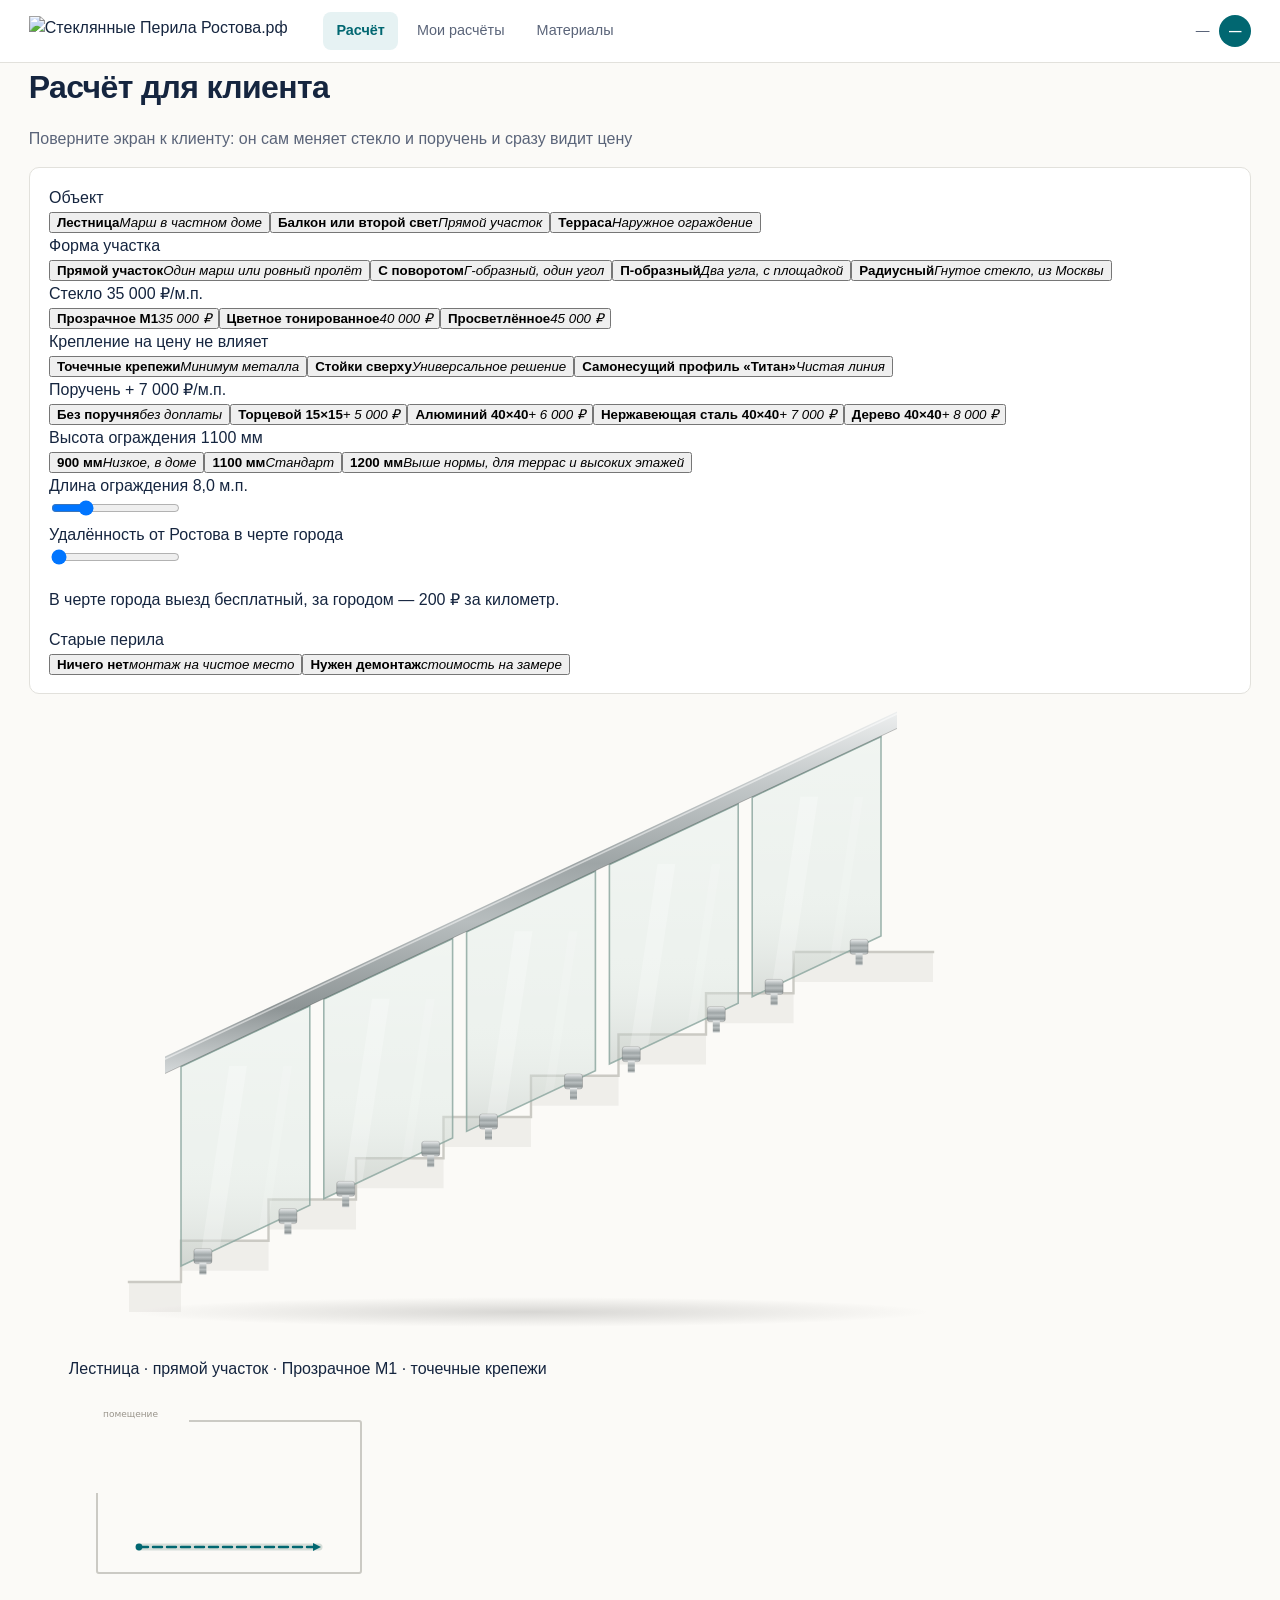
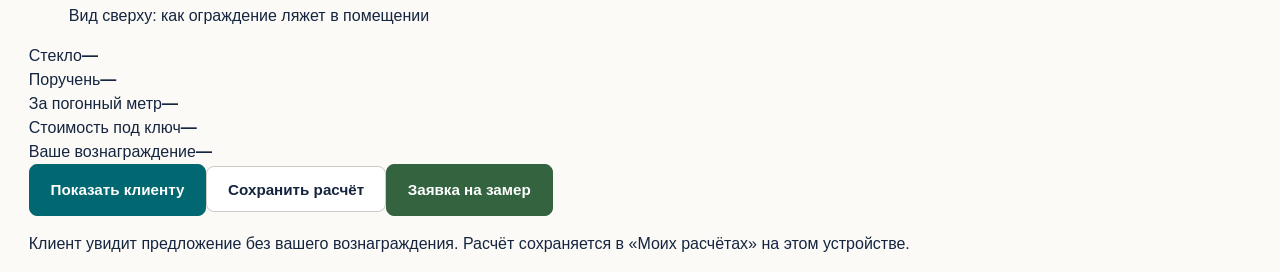
==== index.html @ 308d3583 "Партнёрский кабинет: конфигуратор, предложение клиенту, мои расчёты" ====
<!DOCTYPE html><html lang="ru"><head><meta charset="utf-8"><meta name="viewport" content="width=device-width, initial-scale=1"><meta name="robots" content="noindex, nofollow"><title>Расчёт для клиента · партнёрский кабинет</title><link rel="stylesheet" href="/steklo-perila-partnerfonts.css"><link rel="icon" href="/steklo-perila-partnerfavicon.svg" type="image/svg+xml"><style>:root{--bg:#fbfaf7;--surface:#f0efec;--line:#e2e1dc;--line-strong:#cbcac4;--ink:#15253f;--ink-2:#33415b;--muted:#5a6479;--accent:#016771;--accent-hover:#005056;--accent-soft:#0e9ba5;--accent-wash:#e6f2f3;--wine:#8e0c39;--deep:#15253f;--radius:2px;--radius-btn:8px;--font-display:"Manrope",-apple-system,BlinkMacSystemFont,"Segoe UI",sans-serif;--font-text:"Inter",-apple-system,BlinkMacSystemFont,"Segoe UI",sans-serif;--ease:cubic-bezier(.22,.61,.36,1);--rl-struct:var(--line-strong);--rl-glass:#d9e4e0;--rl-edge:#8fa9a2;--rl-alpha:.42;--rl-rail:#b9bdbe}*{box-sizing:border-box}body{background:var(--bg);color:var(--ink);font-family:var(--font-text);-webkit-text-size-adjust:100%;margin:0;font-size:16px;line-height:1.5}h1,h2,h3{font-family:var(--font-display);letter-spacing:-.02em;margin:0;font-weight:700}a{color:inherit}.wrap{max-width:1320px;margin:0 auto;padding:0 clamp(1rem,3vw,1.8rem)}.topbar{border-bottom:1px solid var(--line);z-index:20;background:#fff;position:sticky;top:0}.topbar__in{align-items:center;gap:1.2rem;height:62px;display:flex}.topbar img{width:auto;height:30px}.nav{gap:.3rem;margin-left:1rem;display:flex}.nav a{color:var(--muted);border-radius:var(--radius-btn);transition:background .2s var(--ease),color .2s var(--ease);padding:.5rem .85rem;font-size:.9rem;text-decoration:none}.nav a:hover{background:var(--surface)}.nav a[aria-current=page]{background:var(--accent-wash);color:var(--accent);font-weight:600}.who{color:var(--muted);align-items:center;gap:.6rem;margin-left:auto;font-size:.86rem;display:flex}.ava{background:var(--accent);color:#fff;width:32px;height:32px;font-family:var(--font-display);border-radius:50%;place-items:center;font-size:.78rem;font-weight:700;display:grid}.btn{border-radius:var(--radius-btn);border:1px solid var(--accent);background:var(--accent);color:#fff;font-family:var(--font-display);cursor:pointer;transition:background .25s var(--ease);justify-content:center;align-items:center;gap:.5rem;padding:.85rem 1.3rem;font-size:.95rem;font-weight:600;text-decoration:none;display:inline-flex}.btn:hover{background:var(--accent-hover);border-color:var(--accent-hover)}.btn--g{color:var(--ink);border-color:var(--line-strong);background:#fff}.btn--g:hover{background:var(--surface);border-color:var(--line-strong)}.btn--wa{background:#33643f;border-color:#33643f}.btn--wa:hover{background:#2a5334;border-color:#2a5334}.card{border:1px solid var(--line);background:#fff;border-radius:10px;padding:1.1rem 1.2rem}.muted{color:var(--muted)}.num{font-variant-numeric:tabular-nums}@media print{.topbar,.noprint{display:none!important}body{background:#fff}}
</style><link rel="stylesheet" href="/steklo-perila-partner/_astro/index.DVRAi0s8.css"></head><body><header class="topbar" data-astro-cid-lcdefpme><div class="wrap topbar__in" data-astro-cid-lcdefpme><img src="/steklo-perila-partnerbrand/logo-horizontal.svg" alt="Стеклянные Перила Ростова.рф" data-astro-cid-lcdefpme><nav class="nav" data-astro-cid-lcdefpme><a href="/steklo-perila-partner" aria-current="page" data-astro-cid-lcdefpme>Расчёт</a><a href="/steklo-perila-partnersaved" data-keep data-astro-cid-lcdefpme>Мои расчёты</a><a href="/steklo-perila-partnermaterials" data-keep data-astro-cid-lcdefpme>Материалы</a></nav><div class="who" data-astro-cid-lcdefpme><span data-partner-name data-astro-cid-lcdefpme>—</span><span class="ava" data-partner-ava data-astro-cid-lcdefpme>—</span></div></div></header><main class="wrap page" data-astro-cid-lcdefpme><div class="head" data-astro-cid-lcdefpme><h1 data-astro-cid-lcdefpme>Расчёт для клиента</h1><p class="muted" data-astro-cid-lcdefpme>Поверните экран к клиенту: он сам меняет стекло и поручень и сразу видит цену</p></div><div class="grid" data-astro-cid-lcdefpme><section class="card form" aria-label="Параметры" data-astro-cid-lcdefpme><div class="fld" data-astro-cid-lcdefpme><div class="lbl" data-astro-cid-lcdefpme>Объект</div><div class="opts opts--3" data-group="object" data-astro-cid-lcdefpme><button type="button" class="opt" data-val="stairs" aria-pressed="true" data-astro-cid-lcdefpme><b data-astro-cid-lcdefpme>Лестница</b><i data-astro-cid-lcdefpme>Марш в частном доме</i></button><button type="button" class="opt" data-val="balcony" aria-pressed="false" data-astro-cid-lcdefpme><b data-astro-cid-lcdefpme>Балкон или второй свет</b><i data-astro-cid-lcdefpme>Прямой участок</i></button><button type="button" class="opt" data-val="terrace" aria-pressed="false" data-astro-cid-lcdefpme><b data-astro-cid-lcdefpme>Терраса</b><i data-astro-cid-lcdefpme>Наружное ограждение</i></button></div></div><div class="fld" data-astro-cid-lcdefpme><div class="lbl" data-astro-cid-lcdefpme>Форма участка</div><div class="opts opts--2" data-group="shape" data-astro-cid-lcdefpme><button type="button" class="opt" data-val="line" aria-pressed="true" data-astro-cid-lcdefpme><b data-astro-cid-lcdefpme>Прямой участок</b><i data-astro-cid-lcdefpme>Один марш или ровный пролёт</i></button><button type="button" class="opt" data-val="corner" aria-pressed="false" data-astro-cid-lcdefpme><b data-astro-cid-lcdefpme>С поворотом</b><i data-astro-cid-lcdefpme>Г-образный, один угол</i></button><button type="button" class="opt" data-val="u" aria-pressed="false" data-astro-cid-lcdefpme><b data-astro-cid-lcdefpme>П-образный</b><i data-astro-cid-lcdefpme>Два угла, с площадкой</i></button><button type="button" class="opt" data-val="radius" aria-pressed="false" data-astro-cid-lcdefpme><b data-astro-cid-lcdefpme>Радиусный</b><i data-astro-cid-lcdefpme>Гнутое стекло, из Москвы</i></button></div></div><div class="fld" data-astro-cid-lcdefpme><div class="lbl" data-astro-cid-lcdefpme>Стекло <span data-lbl-glass data-astro-cid-lcdefpme>35 000 ₽/м.п.</span></div><div class="opts opts--3" data-group="glass" data-astro-cid-lcdefpme><button type="button" class="opt" data-val="clear" aria-pressed="true" data-astro-cid-lcdefpme><span class="sw" style="background:#D9E4E0;border-color:#8FA9A2" data-astro-cid-lcdefpme></span><b data-astro-cid-lcdefpme>Прозрачное М1</b><i class="num" data-astro-cid-lcdefpme>35 000 ₽</i></button><button type="button" class="opt" data-val="tinted" aria-pressed="false" data-astro-cid-lcdefpme><span class="sw" style="background:#C4A480;border-color:#7A5B3C" data-astro-cid-lcdefpme></span><b data-astro-cid-lcdefpme>Цветное тонированное</b><i class="num" data-astro-cid-lcdefpme>40 000 ₽</i></button><button type="button" class="opt" data-val="ultra" aria-pressed="false" data-astro-cid-lcdefpme><span class="sw" style="background:#E6EFEC;border-color:#A9BDB7" data-astro-cid-lcdefpme></span><b data-astro-cid-lcdefpme>Просветлённое</b><i class="num" data-astro-cid-lcdefpme>45 000 ₽</i></button></div></div><div class="fld" data-astro-cid-lcdefpme><div class="lbl" data-astro-cid-lcdefpme>Крепление <span class="tag" data-astro-cid-lcdefpme>на цену не влияет</span></div><div class="opts opts--3" data-group="mount" data-astro-cid-lcdefpme><button type="button" class="opt" data-val="point" aria-pressed="true" data-astro-cid-lcdefpme><b data-astro-cid-lcdefpme>Точечные крепежи</b><i data-astro-cid-lcdefpme>Минимум металла</i></button><button type="button" class="opt" data-val="posts" aria-pressed="false" data-astro-cid-lcdefpme><b data-astro-cid-lcdefpme>Стойки сверху</b><i data-astro-cid-lcdefpme>Универсальное решение</i></button><button type="button" class="opt" data-val="channel" aria-pressed="false" data-astro-cid-lcdefpme><b data-astro-cid-lcdefpme>Самонесущий профиль «Титан»</b><i data-astro-cid-lcdefpme>Чистая линия</i></button></div></div><div class="fld" data-astro-cid-lcdefpme><div class="lbl" data-astro-cid-lcdefpme>Поручень <span data-lbl-rail data-astro-cid-lcdefpme>+ 7 000 ₽/м.п.</span></div><div class="opts opts--3" data-group="handrail" data-astro-cid-lcdefpme><button type="button" class="opt" data-val="none" aria-pressed="false" data-astro-cid-lcdefpme><b data-astro-cid-lcdefpme>Без поручня</b><i class="num" data-astro-cid-lcdefpme>без доплаты</i></button><button type="button" class="opt" data-val="flat15" aria-pressed="false" data-astro-cid-lcdefpme><span class="sw" style="background:#B9BDBE" data-astro-cid-lcdefpme></span><b data-astro-cid-lcdefpme>Торцевой 15×15</b><i class="num" data-astro-cid-lcdefpme>+ 5 000 ₽</i></button><button type="button" class="opt" data-val="alu40" aria-pressed="false" data-astro-cid-lcdefpme><span class="sw" style="background:#6E6E6B" data-astro-cid-lcdefpme></span><b data-astro-cid-lcdefpme>Алюминий 40×40</b><i class="num" data-astro-cid-lcdefpme>+ 6 000 ₽</i></button><button type="button" class="opt" data-val="inox40" aria-pressed="true" data-astro-cid-lcdefpme><span class="sw" style="background:#B9BDBE" data-astro-cid-lcdefpme></span><b data-astro-cid-lcdefpme>Нержавеющая сталь 40×40</b><i class="num" data-astro-cid-lcdefpme>+ 7 000 ₽</i></button><button type="button" class="opt" data-val="wood40" aria-pressed="false" data-astro-cid-lcdefpme><span class="sw" style="background:#9A6B41" data-astro-cid-lcdefpme></span><b data-astro-cid-lcdefpme>Дерево 40×40</b><i class="num" data-astro-cid-lcdefpme>+ 8 000 ₽</i></button></div></div><div class="fld" data-astro-cid-lcdefpme><div class="lbl" data-astro-cid-lcdefpme>Высота ограждения <span data-lbl-h data-astro-cid-lcdefpme>1100 мм</span></div><div class="opts opts--3" data-group="height" data-astro-cid-lcdefpme><button type="button" class="opt" data-val="h900" aria-pressed="false" data-astro-cid-lcdefpme><b data-astro-cid-lcdefpme>900 мм</b><i data-astro-cid-lcdefpme>Низкое, в доме</i></button><button type="button" class="opt" data-val="h1100" aria-pressed="true" data-astro-cid-lcdefpme><b data-astro-cid-lcdefpme>1100 мм</b><i data-astro-cid-lcdefpme>Стандарт</i></button><button type="button" class="opt" data-val="h1200" aria-pressed="false" data-astro-cid-lcdefpme><b data-astro-cid-lcdefpme>1200 мм</b><i data-astro-cid-lcdefpme>Выше нормы, для террас и высоких этажей</i></button></div></div><div class="fld" data-astro-cid-lcdefpme><div class="lbl" data-astro-cid-lcdefpme>Длина ограждения <span class="num" data-out-len data-astro-cid-lcdefpme>8,0 м.п.</span></div><input class="range" type="range" min="1" max="30" step="0.5" value="8" data-in-len aria-label="Длина в погонных метрах" data-astro-cid-lcdefpme></div><div class="fld" data-astro-cid-lcdefpme><div class="lbl" data-astro-cid-lcdefpme>Удалённость от Ростова <span class="num" data-out-km data-astro-cid-lcdefpme>в черте города</span></div><input class="range" type="range" min="0" max="200" step="5" value="0" data-in-km aria-label="Расстояние от Ростова" data-astro-cid-lcdefpme><p class="hint" data-astro-cid-lcdefpme>В черте города выезд бесплатный, за городом — 200 ₽ за километр.</p></div><div class="fld" data-astro-cid-lcdefpme><div class="lbl" data-astro-cid-lcdefpme>Старые перила</div><div class="opts opts--2" data-group="demount" data-astro-cid-lcdefpme><button type="button" class="opt" data-val="no" aria-pressed="true" data-astro-cid-lcdefpme><b data-astro-cid-lcdefpme>Ничего нет</b><i data-astro-cid-lcdefpme>монтаж на чистое место</i></button><button type="button" class="opt" data-val="yes" aria-pressed="false" data-astro-cid-lcdefpme><b data-astro-cid-lcdefpme>Нужен демонтаж</b><i data-astro-cid-lcdefpme>стоимость на замере</i></button></div></div></section><section class="side" aria-label="Результат" data-astro-cid-lcdefpme><figure class="vis" data-astro-cid-lcdefpme><div class="vis__svg" data-astro-cid-lcdefpme><svg class="rl" viewBox="0 0 1000 640" width="1000" height="640" role="img"
    aria-label="Схема стеклянного ограждения: схема ограждения" xmlns="http://www.w3.org/2000/svg">
    <defs>
      <linearGradient id="rl-metal" x1="0" y1="0" x2="0" y2="1"><stop offset="0%" stop-color="#EDEFEF"/><stop offset="18%" stop-color="#C6CBCC"/><stop offset="42%" stop-color="#9EA5A6"/><stop offset="58%" stop-color="#B7BDBE"/><stop offset="82%" stop-color="#8E9596"/><stop offset="100%" stop-color="#D5D9DA"/></linearGradient>
      <linearGradient id="rl-depth" x1="0" y1="0" x2="0" y2="1">
        <stop offset="0%" stop-color="#FFFFFF" stop-opacity=".22"/>
        <stop offset="55%" stop-color="#FFFFFF" stop-opacity="0"/>
        <stop offset="100%" stop-color="#1A1917" stop-opacity=".10"/>
      </linearGradient>
      <radialGradient id="rl-floor" cx="50%" cy="50%" r="50%">
        <stop offset="0%" stop-color="#1A1917" stop-opacity=".16"/>
        <stop offset="100%" stop-color="#1A1917" stop-opacity="0"/>
      </radialGradient>
    </defs>
    <ellipse cx="462" cy="602" rx="400" ry="15" fill="url(#rl-floor)"/>
    <path d="M 60.0 572.0 L 112.0 572.0 L 112.0 530.8 L 199.5 530.8 L 199.5 489.5 L 287.0 489.5 L 287.0 448.3 L 374.5 448.3 L 374.5 407.0 L 462.0 407.0 L 462.0 365.8 L 549.5 365.8 L 549.5 324.5 L 637.0 324.5 L 637.0 283.3 L 724.5 283.3 L 724.5 242.0 L 812.0 242.0 L 864.0 242.0 L 864.0 272.0 L 812.0 272.0 L 724.5 272.0 L 724.5 313.3 L 637.0 313.3 L 637.0 354.5 L 549.5 354.5 L 549.5 395.8 L 462.0 395.8 L 462.0 437.0 L 374.5 437.0 L 374.5 478.3 L 287.0 478.3 L 287.0 519.5 L 199.5 519.5 L 199.5 560.8 L 112.0 560.8 L 112.0 602.0 L 60.0 602.0 Z" fill="var(--rl-struct)" opacity=".26"/>
          <path d="M 60.0 572.0 L 112.0 572.0 L 112.0 530.8 L 199.5 530.8 L 199.5 489.5 L 287.0 489.5 L 287.0 448.3 L 374.5 448.3 L 374.5 407.0 L 462.0 407.0 L 462.0 365.8 L 549.5 365.8 L 549.5 324.5 L 637.0 324.5 L 637.0 283.3 L 724.5 283.3 L 724.5 242.0 L 812.0 242.0 L 864.0 242.0" stroke="var(--rl-struct)" stroke-width="2.4" fill="none"
                stroke-linejoin="miter" stroke-linecap="square"/>
    
    <g class="rl-panel" style="--d:120ms" clip-path="url(#rl-clip-0)">
    <clipPath id="rl-clip-0"><polygon points="112,556 240.8,495.28 240.8,295.28 112,356"/></clipPath>
    <polygon points="112,556 240.8,495.28 240.8,295.28 112,356" fill="var(--rl-glass)" fill-opacity="var(--rl-alpha)"/>
    <polygon points="112,556 240.8,495.28 240.8,295.28 112,356" fill="url(#rl-depth)"/>
    <polygon points="130.032,556 148.032,556 178.032,356 160.032,356" fill="#FFFFFF" opacity=".22"/>
    <polygon points="184.12800000000001,556 193.12800000000001,556 223.12800000000001,356 214.12800000000001,356" fill="#FFFFFF" opacity=".11"/>
  </g>
  <polygon class="rl-panel rl-edge" style="--d:120ms" points="112,556 240.8,495.28 240.8,295.28 112,356"
    fill="none" stroke="var(--rl-edge)" stroke-width="1.6" stroke-opacity=".85"/>
  <line class="rl-panel" style="--d:120ms" x1="112" y1="356" x2="240.8" y2="295.28"
    stroke="var(--rl-edge)" stroke-width="2.6" stroke-opacity=".95"/><g class="rl-panel" style="--d:210ms" clip-path="url(#rl-clip-1)">
    <clipPath id="rl-clip-1"><polygon points="254.8,488.68 383.6,427.96 383.6,227.95999999999998 254.8,288.68"/></clipPath>
    <polygon points="254.8,488.68 383.6,427.96 383.6,227.95999999999998 254.8,288.68" fill="var(--rl-glass)" fill-opacity="var(--rl-alpha)"/>
    <polygon points="254.8,488.68 383.6,427.96 383.6,227.95999999999998 254.8,288.68" fill="url(#rl-depth)"/>
    <polygon points="272.832,488.68 290.832,488.68 320.832,288.68 302.832,288.68" fill="#FFFFFF" opacity=".22"/>
    <polygon points="326.928,488.68 335.928,488.68 365.928,288.68 356.928,288.68" fill="#FFFFFF" opacity=".11"/>
  </g>
  <polygon class="rl-panel rl-edge" style="--d:210ms" points="254.8,488.68 383.6,427.96 383.6,227.95999999999998 254.8,288.68"
    fill="none" stroke="var(--rl-edge)" stroke-width="1.6" stroke-opacity=".85"/>
  <line class="rl-panel" style="--d:210ms" x1="254.8" y1="288.68" x2="383.6" y2="227.95999999999998"
    stroke="var(--rl-edge)" stroke-width="2.6" stroke-opacity=".95"/><g class="rl-panel" style="--d:300ms" clip-path="url(#rl-clip-2)">
    <clipPath id="rl-clip-2"><polygon points="397.6,421.36 526.4000000000001,360.64 526.4000000000001,160.64 397.6,221.36"/></clipPath>
    <polygon points="397.6,421.36 526.4000000000001,360.64 526.4000000000001,160.64 397.6,221.36" fill="var(--rl-glass)" fill-opacity="var(--rl-alpha)"/>
    <polygon points="397.6,421.36 526.4000000000001,360.64 526.4000000000001,160.64 397.6,221.36" fill="url(#rl-depth)"/>
    <polygon points="415.63200000000006,421.36 433.63200000000006,421.36 463.63200000000006,221.36 445.63200000000006,221.36" fill="#FFFFFF" opacity=".22"/>
    <polygon points="469.72800000000007,421.36 478.72800000000007,421.36 508.72800000000007,221.36 499.72800000000007,221.36" fill="#FFFFFF" opacity=".11"/>
  </g>
  <polygon class="rl-panel rl-edge" style="--d:300ms" points="397.6,421.36 526.4000000000001,360.64 526.4000000000001,160.64 397.6,221.36"
    fill="none" stroke="var(--rl-edge)" stroke-width="1.6" stroke-opacity=".85"/>
  <line class="rl-panel" style="--d:300ms" x1="397.6" y1="221.36" x2="526.4000000000001" y2="160.64"
    stroke="var(--rl-edge)" stroke-width="2.6" stroke-opacity=".95"/><g class="rl-panel" style="--d:390ms" clip-path="url(#rl-clip-3)">
    <clipPath id="rl-clip-3"><polygon points="540.4000000000001,354.03999999999996 669.2,293.32 669.2,93.32 540.4000000000001,154.03999999999996"/></clipPath>
    <polygon points="540.4000000000001,354.03999999999996 669.2,293.32 669.2,93.32 540.4000000000001,154.03999999999996" fill="var(--rl-glass)" fill-opacity="var(--rl-alpha)"/>
    <polygon points="540.4000000000001,354.03999999999996 669.2,293.32 669.2,93.32 540.4000000000001,154.03999999999996" fill="url(#rl-depth)"/>
    <polygon points="558.4320000000001,354.03999999999996 576.4320000000001,354.03999999999996 606.4320000000001,154.03999999999996 588.4320000000001,154.03999999999996" fill="#FFFFFF" opacity=".22"/>
    <polygon points="612.528,354.03999999999996 621.528,354.03999999999996 651.528,154.03999999999996 642.528,154.03999999999996" fill="#FFFFFF" opacity=".11"/>
  </g>
  <polygon class="rl-panel rl-edge" style="--d:390ms" points="540.4000000000001,354.03999999999996 669.2,293.32 669.2,93.32 540.4000000000001,154.03999999999996"
    fill="none" stroke="var(--rl-edge)" stroke-width="1.6" stroke-opacity=".85"/>
  <line class="rl-panel" style="--d:390ms" x1="540.4000000000001" y1="154.03999999999996" x2="669.2" y2="93.32"
    stroke="var(--rl-edge)" stroke-width="2.6" stroke-opacity=".95"/><g class="rl-panel" style="--d:480ms" clip-path="url(#rl-clip-4)">
    <clipPath id="rl-clip-4"><polygon points="683.2,286.71999999999997 812,226 812,26 683.2,86.71999999999997"/></clipPath>
    <polygon points="683.2,286.71999999999997 812,226 812,26 683.2,86.71999999999997" fill="var(--rl-glass)" fill-opacity="var(--rl-alpha)"/>
    <polygon points="683.2,286.71999999999997 812,226 812,26 683.2,86.71999999999997" fill="url(#rl-depth)"/>
    <polygon points="701.2320000000001,286.71999999999997 719.2320000000001,286.71999999999997 749.2320000000001,86.71999999999997 731.2320000000001,86.71999999999997" fill="#FFFFFF" opacity=".22"/>
    <polygon points="755.328,286.71999999999997 764.328,286.71999999999997 794.328,86.71999999999997 785.328,86.71999999999997" fill="#FFFFFF" opacity=".11"/>
  </g>
  <polygon class="rl-panel rl-edge" style="--d:480ms" points="683.2,286.71999999999997 812,226 812,26 683.2,86.71999999999997"
    fill="none" stroke="var(--rl-edge)" stroke-width="1.6" stroke-opacity=".85"/>
  <line class="rl-panel" style="--d:480ms" x1="683.2" y1="86.71999999999997" x2="812" y2="26"
    stroke="var(--rl-edge)" stroke-width="2.6" stroke-opacity=".95"/>
    <g class="rl-fix" style="--d:420ms">
          <rect x="124.89600000000002" y="538.6776" width="18" height="15" rx="2.5" fill="url(#rl-metal)"/>
          <rect x="124.89600000000002" y="538.6776" width="18" height="15" rx="2.5" fill="none" stroke="#000" stroke-opacity=".16"/>
          <rect x="130.39600000000002" y="552.6776" width="7" height="12" fill="url(#rl-metal)"/>
        </g><g class="rl-fix" style="--d:420ms">
          <rect x="209.904" y="498.6024" width="18" height="15" rx="2.5" fill="url(#rl-metal)"/>
          <rect x="209.904" y="498.6024" width="18" height="15" rx="2.5" fill="none" stroke="#000" stroke-opacity=".16"/>
          <rect x="215.404" y="512.6024" width="7" height="12" fill="url(#rl-metal)"/>
        </g><g class="rl-fix" style="--d:480ms">
          <rect x="267.696" y="471.3576" width="18" height="15" rx="2.5" fill="url(#rl-metal)"/>
          <rect x="267.696" y="471.3576" width="18" height="15" rx="2.5" fill="none" stroke="#000" stroke-opacity=".16"/>
          <rect x="273.196" y="485.3576" width="7" height="12" fill="url(#rl-metal)"/>
        </g><g class="rl-fix" style="--d:480ms">
          <rect x="352.704" y="431.2824" width="18" height="15" rx="2.5" fill="url(#rl-metal)"/>
          <rect x="352.704" y="431.2824" width="18" height="15" rx="2.5" fill="none" stroke="#000" stroke-opacity=".16"/>
          <rect x="358.204" y="445.2824" width="7" height="12" fill="url(#rl-metal)"/>
        </g><g class="rl-fix" style="--d:540ms">
          <rect x="410.49600000000004" y="404.0376" width="18" height="15" rx="2.5" fill="url(#rl-metal)"/>
          <rect x="410.49600000000004" y="404.0376" width="18" height="15" rx="2.5" fill="none" stroke="#000" stroke-opacity=".16"/>
          <rect x="415.99600000000004" y="418.0376" width="7" height="12" fill="url(#rl-metal)"/>
        </g><g class="rl-fix" style="--d:540ms">
          <rect x="495.5040000000001" y="363.9624" width="18" height="15" rx="2.5" fill="url(#rl-metal)"/>
          <rect x="495.5040000000001" y="363.9624" width="18" height="15" rx="2.5" fill="none" stroke="#000" stroke-opacity=".16"/>
          <rect x="501.0040000000001" y="377.9624" width="7" height="12" fill="url(#rl-metal)"/>
        </g><g class="rl-fix" style="--d:600ms">
          <rect x="553.296" y="336.7176" width="18" height="15" rx="2.5" fill="url(#rl-metal)"/>
          <rect x="553.296" y="336.7176" width="18" height="15" rx="2.5" fill="none" stroke="#000" stroke-opacity=".16"/>
          <rect x="558.796" y="350.7176" width="7" height="12" fill="url(#rl-metal)"/>
        </g><g class="rl-fix" style="--d:600ms">
          <rect x="638.3040000000001" y="296.64239999999995" width="18" height="15" rx="2.5" fill="url(#rl-metal)"/>
          <rect x="638.3040000000001" y="296.64239999999995" width="18" height="15" rx="2.5" fill="none" stroke="#000" stroke-opacity=".16"/>
          <rect x="643.8040000000001" y="310.64239999999995" width="7" height="12" fill="url(#rl-metal)"/>
        </g><g class="rl-fix" style="--d:660ms">
          <rect x="696.096" y="269.3976" width="18" height="15" rx="2.5" fill="url(#rl-metal)"/>
          <rect x="696.096" y="269.3976" width="18" height="15" rx="2.5" fill="none" stroke="#000" stroke-opacity=".16"/>
          <rect x="701.596" y="283.3976" width="7" height="12" fill="url(#rl-metal)"/>
        </g><g class="rl-fix" style="--d:660ms">
          <rect x="781.104" y="229.32239999999996" width="18" height="15" rx="2.5" fill="url(#rl-metal)"/>
          <rect x="781.104" y="229.32239999999996" width="18" height="15" rx="2.5" fill="none" stroke="#000" stroke-opacity=".16"/>
          <rect x="786.604" y="243.32239999999996" width="7" height="12" fill="url(#rl-metal)"/>
        </g>
    <g class="rl-rail-g">
    <polygon points="96,363.54285714285714 828,18.457142857142856 828,1.4571428571428555 96,346.54285714285714" fill="url(#rl-metal)"/>
    <polygon points="96,348.14285714285717 828,3.0571428571428556 828,4.857142857142856 96,349.9428571428571" fill="#FFFFFF" opacity=".5"/>
    <line x1="96" y1="363.54285714285714" x2="828" y2="18.457142857142856" stroke="#000" stroke-opacity=".22" stroke-width="1"/>
  </g>
  </svg></div><figcaption data-spec data-astro-cid-lcdefpme>Лестница · прямой участок · Прозрачное М1 · точечные крепежи</figcaption></figure><figure class="plan" data-astro-cid-lcdefpme><div class="plan__svg" data-astro-cid-lcdefpme><svg class="plan" viewBox="0 0 320 200" width="320" height="200" role="img"
    aria-label="Вид сверху: прямой участок">
    <rect x="28" y="24" width="264" height="152" rx="2" fill="none" stroke="#CBCAC4" stroke-width="2"/>
    <path d="M28 96 V24 H120" fill="none" stroke="var(--bg,#FBFAF7)" stroke-width="4"/>
    <text x="34" y="20" font-size="9" fill="#9A958C" font-family="system-ui,sans-serif">помещение</text>
    <path d="M70 150 H250" fill="none" stroke="var(--rl-edge,#8FA9A2)" stroke-width="7" stroke-linecap="round"
      stroke-linejoin="round" opacity=".35"/>
    <path d="M70 150 H250" fill="none" stroke="var(--accent,#016771)" stroke-width="2.4" stroke-linecap="round"
      stroke-linejoin="round" stroke-dasharray="9 5"/>
    <g transform="translate(250 150) rotate(0)">
      <path d="M-6 -4 L2 0 L-6 4 Z" fill="var(--accent,#016771)"/>
    </g>
    <circle cx="70" cy="150" r="3.4" fill="var(--accent,#016771)"/>
  </svg></div><figcaption data-astro-cid-lcdefpme>Вид сверху: как ограждение ляжет в помещении</figcaption></figure><div class="price" data-price data-astro-cid-lcdefpme><div class="price__rows" data-astro-cid-lcdefpme><div class="r" data-astro-cid-lcdefpme><span data-r-glass-l data-astro-cid-lcdefpme>Стекло</span><b class="num" data-r-glass data-astro-cid-lcdefpme>—</b></div><div class="r" data-astro-cid-lcdefpme><span data-r-rail-l data-astro-cid-lcdefpme>Поручень</span><b class="num" data-r-rail data-astro-cid-lcdefpme>—</b></div><div class="r" data-r-extra-wrap hidden data-astro-cid-lcdefpme><span data-r-extra-l data-astro-cid-lcdefpme>Форма и высота</span><b class="num" data-r-extra data-astro-cid-lcdefpme>—</b></div><div class="r r--sub" data-astro-cid-lcdefpme><span data-astro-cid-lcdefpme>За погонный метр</span><b class="num" data-r-perm data-astro-cid-lcdefpme>—</b></div><div class="r" data-r-trip-wrap hidden data-astro-cid-lcdefpme><span data-r-trip-l data-astro-cid-lcdefpme>Выезд за город</span><b class="num" data-r-trip data-astro-cid-lcdefpme>—</b></div></div><div class="price__total" data-astro-cid-lcdefpme><span class="price__l" data-astro-cid-lcdefpme>Стоимость под ключ</span><b class="price__v num" data-total data-astro-cid-lcdefpme>—</b><span class="price__n num" data-total-note data-astro-cid-lcdefpme></span></div><div class="price__fee" data-astro-cid-lcdefpme><span data-astro-cid-lcdefpme>Ваше вознаграждение</span><b class="num" data-fee data-astro-cid-lcdefpme>—</b></div></div><div class="custom" data-custom hidden data-astro-cid-lcdefpme><b data-astro-cid-lcdefpme>Радиусный участок считаем отдельно</b><p data-astro-cid-lcdefpme>Гнутое стекло заказывается в Москве: цена и срок зависят от радиуса. Отправьте заявку — посчитаем и назовём честный срок.</p></div><div class="acts noprint" data-astro-cid-lcdefpme><a class="btn" data-go-offer href="/steklo-perila-partneroffer" data-astro-cid-lcdefpme>Показать клиенту</a><button class="btn btn--g" type="button" data-save data-astro-cid-lcdefpme>Сохранить расчёт</button><a class="btn btn--wa" data-wa href="https://wa.me/79673008040" target="_blank" rel="noopener" data-astro-cid-lcdefpme>Заявка на замер</a></div><p class="hint noprint" data-astro-cid-lcdefpme>Клиент увидит предложение без вашего вознаграждения. Расчёт сохраняется в «Моих расчётах» на этом устройстве.</p></section></div></main><script type="module" src="/steklo-perila-partner/_astro/index.astro_astro_type_script_index_0_lang.Ds2JQSf4.js"></script></body></html>
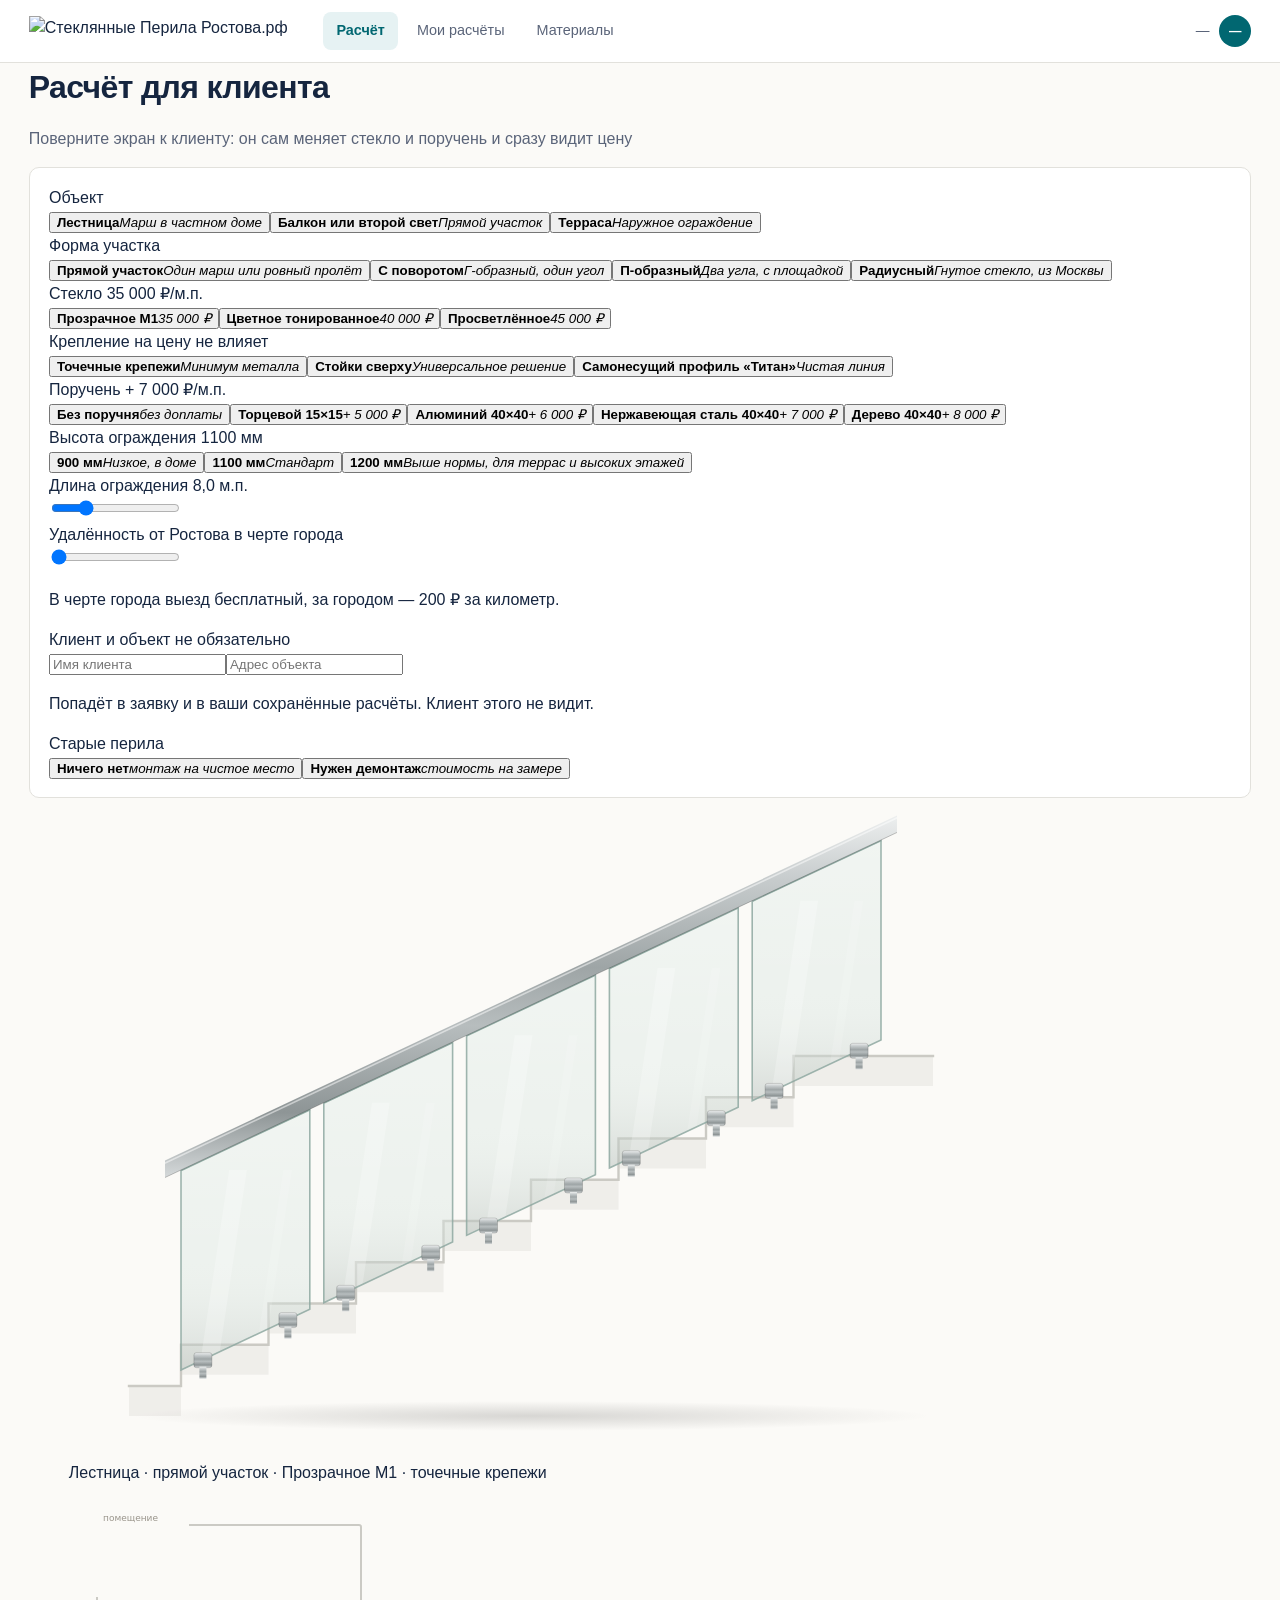
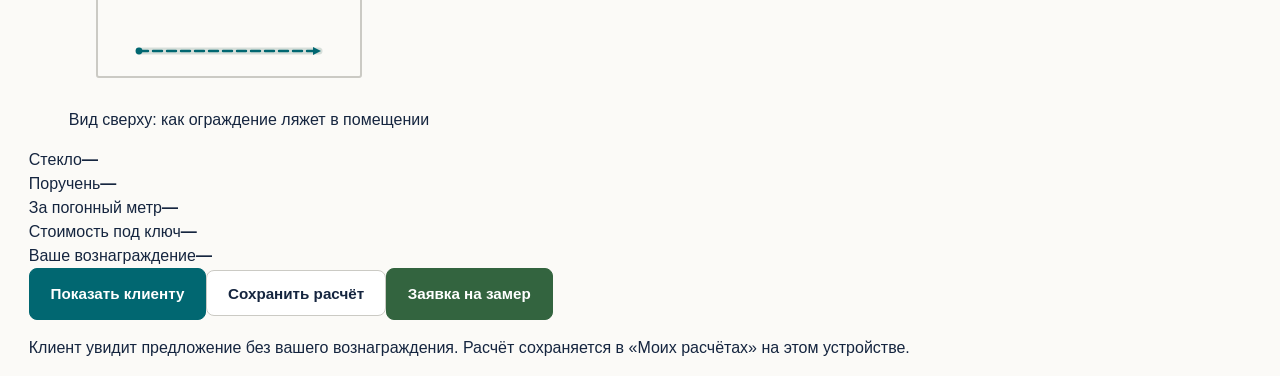
==== commit 2204083b: "Панель владельца, QR для клиента, статусы расчётов" ====
--- a/index.html
+++ b/index.html
@@ -1,5 +1,5 @@
-<!DOCTYPE html><html lang="ru"><head><meta charset="utf-8"><meta name="viewport" content="width=device-width, initial-scale=1"><meta name="robots" content="noindex, nofollow"><title>Расчёт для клиента · партнёрский кабинет</title><link rel="stylesheet" href="/steklo-perila-partnerfonts.css"><link rel="icon" href="/steklo-perila-partnerfavicon.svg" type="image/svg+xml"><style>:root{--bg:#fbfaf7;--surface:#f0efec;--line:#e2e1dc;--line-strong:#cbcac4;--ink:#15253f;--ink-2:#33415b;--muted:#5a6479;--accent:#016771;--accent-hover:#005056;--accent-soft:#0e9ba5;--accent-wash:#e6f2f3;--wine:#8e0c39;--deep:#15253f;--radius:2px;--radius-btn:8px;--font-display:"Manrope",-apple-system,BlinkMacSystemFont,"Segoe UI",sans-serif;--font-text:"Inter",-apple-system,BlinkMacSystemFont,"Segoe UI",sans-serif;--ease:cubic-bezier(.22,.61,.36,1);--rl-struct:var(--line-strong);--rl-glass:#d9e4e0;--rl-edge:#8fa9a2;--rl-alpha:.42;--rl-rail:#b9bdbe}*{box-sizing:border-box}body{background:var(--bg);color:var(--ink);font-family:var(--font-text);-webkit-text-size-adjust:100%;margin:0;font-size:16px;line-height:1.5}h1,h2,h3{font-family:var(--font-display);letter-spacing:-.02em;margin:0;font-weight:700}a{color:inherit}.wrap{max-width:1320px;margin:0 auto;padding:0 clamp(1rem,3vw,1.8rem)}.topbar{border-bottom:1px solid var(--line);z-index:20;background:#fff;position:sticky;top:0}.topbar__in{align-items:center;gap:1.2rem;height:62px;display:flex}.topbar img{width:auto;height:30px}.nav{gap:.3rem;margin-left:1rem;display:flex}.nav a{color:var(--muted);border-radius:var(--radius-btn);transition:background .2s var(--ease),color .2s var(--ease);padding:.5rem .85rem;font-size:.9rem;text-decoration:none}.nav a:hover{background:var(--surface)}.nav a[aria-current=page]{background:var(--accent-wash);color:var(--accent);font-weight:600}.who{color:var(--muted);align-items:center;gap:.6rem;margin-left:auto;font-size:.86rem;display:flex}.ava{background:var(--accent);color:#fff;width:32px;height:32px;font-family:var(--font-display);border-radius:50%;place-items:center;font-size:.78rem;font-weight:700;display:grid}.btn{border-radius:var(--radius-btn);border:1px solid var(--accent);background:var(--accent);color:#fff;font-family:var(--font-display);cursor:pointer;transition:background .25s var(--ease);justify-content:center;align-items:center;gap:.5rem;padding:.85rem 1.3rem;font-size:.95rem;font-weight:600;text-decoration:none;display:inline-flex}.btn:hover{background:var(--accent-hover);border-color:var(--accent-hover)}.btn--g{color:var(--ink);border-color:var(--line-strong);background:#fff}.btn--g:hover{background:var(--surface);border-color:var(--line-strong)}.btn--wa{background:#33643f;border-color:#33643f}.btn--wa:hover{background:#2a5334;border-color:#2a5334}.card{border:1px solid var(--line);background:#fff;border-radius:10px;padding:1.1rem 1.2rem}.muted{color:var(--muted)}.num{font-variant-numeric:tabular-nums}@media print{.topbar,.noprint{display:none!important}body{background:#fff}}
-</style><link rel="stylesheet" href="/steklo-perila-partner/_astro/index.DVRAi0s8.css"></head><body><header class="topbar" data-astro-cid-lcdefpme><div class="wrap topbar__in" data-astro-cid-lcdefpme><img src="/steklo-perila-partnerbrand/logo-horizontal.svg" alt="Стеклянные Перила Ростова.рф" data-astro-cid-lcdefpme><nav class="nav" data-astro-cid-lcdefpme><a href="/steklo-perila-partner" aria-current="page" data-astro-cid-lcdefpme>Расчёт</a><a href="/steklo-perila-partnersaved" data-keep data-astro-cid-lcdefpme>Мои расчёты</a><a href="/steklo-perila-partnermaterials" data-keep data-astro-cid-lcdefpme>Материалы</a></nav><div class="who" data-astro-cid-lcdefpme><span data-partner-name data-astro-cid-lcdefpme>—</span><span class="ava" data-partner-ava data-astro-cid-lcdefpme>—</span></div></div></header><main class="wrap page" data-astro-cid-lcdefpme><div class="head" data-astro-cid-lcdefpme><h1 data-astro-cid-lcdefpme>Расчёт для клиента</h1><p class="muted" data-astro-cid-lcdefpme>Поверните экран к клиенту: он сам меняет стекло и поручень и сразу видит цену</p></div><div class="grid" data-astro-cid-lcdefpme><section class="card form" aria-label="Параметры" data-astro-cid-lcdefpme><div class="fld" data-astro-cid-lcdefpme><div class="lbl" data-astro-cid-lcdefpme>Объект</div><div class="opts opts--3" data-group="object" data-astro-cid-lcdefpme><button type="button" class="opt" data-val="stairs" aria-pressed="true" data-astro-cid-lcdefpme><b data-astro-cid-lcdefpme>Лестница</b><i data-astro-cid-lcdefpme>Марш в частном доме</i></button><button type="button" class="opt" data-val="balcony" aria-pressed="false" data-astro-cid-lcdefpme><b data-astro-cid-lcdefpme>Балкон или второй свет</b><i data-astro-cid-lcdefpme>Прямой участок</i></button><button type="button" class="opt" data-val="terrace" aria-pressed="false" data-astro-cid-lcdefpme><b data-astro-cid-lcdefpme>Терраса</b><i data-astro-cid-lcdefpme>Наружное ограждение</i></button></div></div><div class="fld" data-astro-cid-lcdefpme><div class="lbl" data-astro-cid-lcdefpme>Форма участка</div><div class="opts opts--2" data-group="shape" data-astro-cid-lcdefpme><button type="button" class="opt" data-val="line" aria-pressed="true" data-astro-cid-lcdefpme><b data-astro-cid-lcdefpme>Прямой участок</b><i data-astro-cid-lcdefpme>Один марш или ровный пролёт</i></button><button type="button" class="opt" data-val="corner" aria-pressed="false" data-astro-cid-lcdefpme><b data-astro-cid-lcdefpme>С поворотом</b><i data-astro-cid-lcdefpme>Г-образный, один угол</i></button><button type="button" class="opt" data-val="u" aria-pressed="false" data-astro-cid-lcdefpme><b data-astro-cid-lcdefpme>П-образный</b><i data-astro-cid-lcdefpme>Два угла, с площадкой</i></button><button type="button" class="opt" data-val="radius" aria-pressed="false" data-astro-cid-lcdefpme><b data-astro-cid-lcdefpme>Радиусный</b><i data-astro-cid-lcdefpme>Гнутое стекло, из Москвы</i></button></div></div><div class="fld" data-astro-cid-lcdefpme><div class="lbl" data-astro-cid-lcdefpme>Стекло <span data-lbl-glass data-astro-cid-lcdefpme>35 000 ₽/м.п.</span></div><div class="opts opts--3" data-group="glass" data-astro-cid-lcdefpme><button type="button" class="opt" data-val="clear" aria-pressed="true" data-astro-cid-lcdefpme><span class="sw" style="background:#D9E4E0;border-color:#8FA9A2" data-astro-cid-lcdefpme></span><b data-astro-cid-lcdefpme>Прозрачное М1</b><i class="num" data-astro-cid-lcdefpme>35 000 ₽</i></button><button type="button" class="opt" data-val="tinted" aria-pressed="false" data-astro-cid-lcdefpme><span class="sw" style="background:#C4A480;border-color:#7A5B3C" data-astro-cid-lcdefpme></span><b data-astro-cid-lcdefpme>Цветное тонированное</b><i class="num" data-astro-cid-lcdefpme>40 000 ₽</i></button><button type="button" class="opt" data-val="ultra" aria-pressed="false" data-astro-cid-lcdefpme><span class="sw" style="background:#E6EFEC;border-color:#A9BDB7" data-astro-cid-lcdefpme></span><b data-astro-cid-lcdefpme>Просветлённое</b><i class="num" data-astro-cid-lcdefpme>45 000 ₽</i></button></div></div><div class="fld" data-astro-cid-lcdefpme><div class="lbl" data-astro-cid-lcdefpme>Крепление <span class="tag" data-astro-cid-lcdefpme>на цену не влияет</span></div><div class="opts opts--3" data-group="mount" data-astro-cid-lcdefpme><button type="button" class="opt" data-val="point" aria-pressed="true" data-astro-cid-lcdefpme><b data-astro-cid-lcdefpme>Точечные крепежи</b><i data-astro-cid-lcdefpme>Минимум металла</i></button><button type="button" class="opt" data-val="posts" aria-pressed="false" data-astro-cid-lcdefpme><b data-astro-cid-lcdefpme>Стойки сверху</b><i data-astro-cid-lcdefpme>Универсальное решение</i></button><button type="button" class="opt" data-val="channel" aria-pressed="false" data-astro-cid-lcdefpme><b data-astro-cid-lcdefpme>Самонесущий профиль «Титан»</b><i data-astro-cid-lcdefpme>Чистая линия</i></button></div></div><div class="fld" data-astro-cid-lcdefpme><div class="lbl" data-astro-cid-lcdefpme>Поручень <span data-lbl-rail data-astro-cid-lcdefpme>+ 7 000 ₽/м.п.</span></div><div class="opts opts--3" data-group="handrail" data-astro-cid-lcdefpme><button type="button" class="opt" data-val="none" aria-pressed="false" data-astro-cid-lcdefpme><b data-astro-cid-lcdefpme>Без поручня</b><i class="num" data-astro-cid-lcdefpme>без доплаты</i></button><button type="button" class="opt" data-val="flat15" aria-pressed="false" data-astro-cid-lcdefpme><span class="sw" style="background:#B9BDBE" data-astro-cid-lcdefpme></span><b data-astro-cid-lcdefpme>Торцевой 15×15</b><i class="num" data-astro-cid-lcdefpme>+ 5 000 ₽</i></button><button type="button" class="opt" data-val="alu40" aria-pressed="false" data-astro-cid-lcdefpme><span class="sw" style="background:#6E6E6B" data-astro-cid-lcdefpme></span><b data-astro-cid-lcdefpme>Алюминий 40×40</b><i class="num" data-astro-cid-lcdefpme>+ 6 000 ₽</i></button><button type="button" class="opt" data-val="inox40" aria-pressed="true" data-astro-cid-lcdefpme><span class="sw" style="background:#B9BDBE" data-astro-cid-lcdefpme></span><b data-astro-cid-lcdefpme>Нержавеющая сталь 40×40</b><i class="num" data-astro-cid-lcdefpme>+ 7 000 ₽</i></button><button type="button" class="opt" data-val="wood40" aria-pressed="false" data-astro-cid-lcdefpme><span class="sw" style="background:#9A6B41" data-astro-cid-lcdefpme></span><b data-astro-cid-lcdefpme>Дерево 40×40</b><i class="num" data-astro-cid-lcdefpme>+ 8 000 ₽</i></button></div></div><div class="fld" data-astro-cid-lcdefpme><div class="lbl" data-astro-cid-lcdefpme>Высота ограждения <span data-lbl-h data-astro-cid-lcdefpme>1100 мм</span></div><div class="opts opts--3" data-group="height" data-astro-cid-lcdefpme><button type="button" class="opt" data-val="h900" aria-pressed="false" data-astro-cid-lcdefpme><b data-astro-cid-lcdefpme>900 мм</b><i data-astro-cid-lcdefpme>Низкое, в доме</i></button><button type="button" class="opt" data-val="h1100" aria-pressed="true" data-astro-cid-lcdefpme><b data-astro-cid-lcdefpme>1100 мм</b><i data-astro-cid-lcdefpme>Стандарт</i></button><button type="button" class="opt" data-val="h1200" aria-pressed="false" data-astro-cid-lcdefpme><b data-astro-cid-lcdefpme>1200 мм</b><i data-astro-cid-lcdefpme>Выше нормы, для террас и высоких этажей</i></button></div></div><div class="fld" data-astro-cid-lcdefpme><div class="lbl" data-astro-cid-lcdefpme>Длина ограждения <span class="num" data-out-len data-astro-cid-lcdefpme>8,0 м.п.</span></div><input class="range" type="range" min="1" max="30" step="0.5" value="8" data-in-len aria-label="Длина в погонных метрах" data-astro-cid-lcdefpme></div><div class="fld" data-astro-cid-lcdefpme><div class="lbl" data-astro-cid-lcdefpme>Удалённость от Ростова <span class="num" data-out-km data-astro-cid-lcdefpme>в черте города</span></div><input class="range" type="range" min="0" max="200" step="5" value="0" data-in-km aria-label="Расстояние от Ростова" data-astro-cid-lcdefpme><p class="hint" data-astro-cid-lcdefpme>В черте города выезд бесплатный, за городом — 200 ₽ за километр.</p></div><div class="fld" data-astro-cid-lcdefpme><div class="lbl" data-astro-cid-lcdefpme>Старые перила</div><div class="opts opts--2" data-group="demount" data-astro-cid-lcdefpme><button type="button" class="opt" data-val="no" aria-pressed="true" data-astro-cid-lcdefpme><b data-astro-cid-lcdefpme>Ничего нет</b><i data-astro-cid-lcdefpme>монтаж на чистое место</i></button><button type="button" class="opt" data-val="yes" aria-pressed="false" data-astro-cid-lcdefpme><b data-astro-cid-lcdefpme>Нужен демонтаж</b><i data-astro-cid-lcdefpme>стоимость на замере</i></button></div></div></section><section class="side" aria-label="Результат" data-astro-cid-lcdefpme><figure class="vis" data-astro-cid-lcdefpme><div class="vis__svg" data-astro-cid-lcdefpme><svg class="rl" viewBox="0 0 1000 640" width="1000" height="640" role="img"
+<!DOCTYPE html><html lang="ru"><head><meta charset="utf-8"><meta name="viewport" content="width=device-width, initial-scale=1"><meta name="robots" content="noindex, nofollow"><title>Расчёт для клиента · партнёрский кабинет</title><link rel="stylesheet" href="/steklo-perila-partner/fonts.css"><link rel="icon" href="/steklo-perila-partner/favicon.svg" type="image/svg+xml"><style>:root{--bg:#fbfaf7;--surface:#f0efec;--line:#e2e1dc;--line-strong:#cbcac4;--ink:#15253f;--ink-2:#33415b;--muted:#5a6479;--accent:#016771;--accent-hover:#005056;--accent-soft:#0e9ba5;--accent-wash:#e6f2f3;--wine:#8e0c39;--deep:#15253f;--radius:2px;--radius-btn:8px;--font-display:"Manrope",-apple-system,BlinkMacSystemFont,"Segoe UI",sans-serif;--font-text:"Inter",-apple-system,BlinkMacSystemFont,"Segoe UI",sans-serif;--ease:cubic-bezier(.22,.61,.36,1);--rl-struct:var(--line-strong);--rl-glass:#d9e4e0;--rl-edge:#8fa9a2;--rl-alpha:.42;--rl-rail:#b9bdbe}*{box-sizing:border-box}body{background:var(--bg);color:var(--ink);font-family:var(--font-text);-webkit-text-size-adjust:100%;margin:0;font-size:16px;line-height:1.5}h1,h2,h3{font-family:var(--font-display);letter-spacing:-.02em;margin:0;font-weight:700}a{color:inherit}.wrap{max-width:1320px;margin:0 auto;padding:0 clamp(1rem,3vw,1.8rem)}.topbar{border-bottom:1px solid var(--line);z-index:20;background:#fff;position:sticky;top:0}.topbar__in{align-items:center;gap:1.2rem;height:62px;display:flex}.topbar img{width:auto;height:30px}.nav{gap:.3rem;margin-left:1rem;display:flex}.nav a{color:var(--muted);border-radius:var(--radius-btn);transition:background .2s var(--ease),color .2s var(--ease);padding:.5rem .85rem;font-size:.9rem;text-decoration:none}.nav a:hover{background:var(--surface)}.nav a[aria-current=page]{background:var(--accent-wash);color:var(--accent);font-weight:600}.who{color:var(--muted);align-items:center;gap:.6rem;margin-left:auto;font-size:.86rem;display:flex}.ava{background:var(--accent);color:#fff;width:32px;height:32px;font-family:var(--font-display);border-radius:50%;place-items:center;font-size:.78rem;font-weight:700;display:grid}.btn{border-radius:var(--radius-btn);border:1px solid var(--accent);background:var(--accent);color:#fff;font-family:var(--font-display);cursor:pointer;transition:background .25s var(--ease);justify-content:center;align-items:center;gap:.5rem;padding:.85rem 1.3rem;font-size:.95rem;font-weight:600;text-decoration:none;display:inline-flex}.btn:hover{background:var(--accent-hover);border-color:var(--accent-hover)}.btn--g{color:var(--ink);border-color:var(--line-strong);background:#fff}.btn--g:hover{background:var(--surface);border-color:var(--line-strong)}.btn--wa{background:#33643f;border-color:#33643f}.btn--wa:hover{background:#2a5334;border-color:#2a5334}.card{border:1px solid var(--line);background:#fff;border-radius:10px;padding:1.1rem 1.2rem}.muted{color:var(--muted)}.num{font-variant-numeric:tabular-nums}@media (width<=760px){.topbar__in{gap:.5rem;height:56px}.topbar img{height:24px}.nav{scrollbar-width:none;flex:1;min-width:0;margin-left:.2rem;overflow-x:auto}.nav::-webkit-scrollbar{display:none}.nav a{white-space:nowrap;padding:.45rem .6rem;font-size:.84rem}.who span:not(.ava){display:none}.who{flex:none;margin-left:0}}@media print{.topbar,.noprint{display:none!important}body{background:#fff}}
+</style><link rel="stylesheet" href="/steklo-perila-partner/_astro/index.Cy_qmWw4.css"></head><body><header class="topbar" data-astro-cid-lcdefpme><div class="wrap topbar__in" data-astro-cid-lcdefpme><img src="/steklo-perila-partner/brand/logo-horizontal.svg" alt="Стеклянные Перила Ростова.рф" data-astro-cid-lcdefpme><nav class="nav" data-astro-cid-lcdefpme><a href="/steklo-perila-partner/" aria-current="page" data-astro-cid-lcdefpme>Расчёт</a><a href="/steklo-perila-partner/saved/" data-keep data-astro-cid-lcdefpme>Мои расчёты</a><a href="/steklo-perila-partner/materials/" data-keep data-astro-cid-lcdefpme>Материалы</a></nav><div class="who" data-astro-cid-lcdefpme><span data-partner-name data-astro-cid-lcdefpme>—</span><span class="ava" data-partner-ava data-astro-cid-lcdefpme>—</span></div></div></header><main class="wrap page" data-astro-cid-lcdefpme><div class="head" data-astro-cid-lcdefpme><h1 data-astro-cid-lcdefpme>Расчёт для клиента</h1><p class="muted" data-astro-cid-lcdefpme>Поверните экран к клиенту: он сам меняет стекло и поручень и сразу видит цену</p></div><div class="grid" data-astro-cid-lcdefpme><section class="card form" aria-label="Параметры" data-astro-cid-lcdefpme><div class="fld" data-astro-cid-lcdefpme><div class="lbl" data-astro-cid-lcdefpme>Объект</div><div class="opts opts--3" data-group="object" data-astro-cid-lcdefpme><button type="button" class="opt" data-val="stairs" aria-pressed="true" data-astro-cid-lcdefpme><b data-astro-cid-lcdefpme>Лестница</b><i data-astro-cid-lcdefpme>Марш в частном доме</i></button><button type="button" class="opt" data-val="balcony" aria-pressed="false" data-astro-cid-lcdefpme><b data-astro-cid-lcdefpme>Балкон или второй свет</b><i data-astro-cid-lcdefpme>Прямой участок</i></button><button type="button" class="opt" data-val="terrace" aria-pressed="false" data-astro-cid-lcdefpme><b data-astro-cid-lcdefpme>Терраса</b><i data-astro-cid-lcdefpme>Наружное ограждение</i></button></div></div><div class="fld" data-astro-cid-lcdefpme><div class="lbl" data-astro-cid-lcdefpme>Форма участка</div><div class="opts opts--2" data-group="shape" data-astro-cid-lcdefpme><button type="button" class="opt" data-val="line" aria-pressed="true" data-astro-cid-lcdefpme><b data-astro-cid-lcdefpme>Прямой участок</b><i data-astro-cid-lcdefpme>Один марш или ровный пролёт</i></button><button type="button" class="opt" data-val="corner" aria-pressed="false" data-astro-cid-lcdefpme><b data-astro-cid-lcdefpme>С поворотом</b><i data-astro-cid-lcdefpme>Г-образный, один угол</i></button><button type="button" class="opt" data-val="u" aria-pressed="false" data-astro-cid-lcdefpme><b data-astro-cid-lcdefpme>П-образный</b><i data-astro-cid-lcdefpme>Два угла, с площадкой</i></button><button type="button" class="opt" data-val="radius" aria-pressed="false" data-astro-cid-lcdefpme><b data-astro-cid-lcdefpme>Радиусный</b><i data-astro-cid-lcdefpme>Гнутое стекло, из Москвы</i></button></div></div><div class="fld" data-astro-cid-lcdefpme><div class="lbl" data-astro-cid-lcdefpme>Стекло <span data-lbl-glass data-astro-cid-lcdefpme>35 000 ₽/м.п.</span></div><div class="opts opts--3" data-group="glass" data-astro-cid-lcdefpme><button type="button" class="opt" data-val="clear" aria-pressed="true" data-astro-cid-lcdefpme><span class="sw" style="background:#D9E4E0;border-color:#8FA9A2" data-astro-cid-lcdefpme></span><b data-astro-cid-lcdefpme>Прозрачное М1</b><i class="num" data-astro-cid-lcdefpme>35 000 ₽</i></button><button type="button" class="opt" data-val="tinted" aria-pressed="false" data-astro-cid-lcdefpme><span class="sw" style="background:#C4A480;border-color:#7A5B3C" data-astro-cid-lcdefpme></span><b data-astro-cid-lcdefpme>Цветное тонированное</b><i class="num" data-astro-cid-lcdefpme>40 000 ₽</i></button><button type="button" class="opt" data-val="ultra" aria-pressed="false" data-astro-cid-lcdefpme><span class="sw" style="background:#E6EFEC;border-color:#A9BDB7" data-astro-cid-lcdefpme></span><b data-astro-cid-lcdefpme>Просветлённое</b><i class="num" data-astro-cid-lcdefpme>45 000 ₽</i></button></div></div><div class="fld" data-astro-cid-lcdefpme><div class="lbl" data-astro-cid-lcdefpme>Крепление <span class="tag" data-astro-cid-lcdefpme>на цену не влияет</span></div><div class="opts opts--3" data-group="mount" data-astro-cid-lcdefpme><button type="button" class="opt" data-val="point" aria-pressed="true" data-astro-cid-lcdefpme><b data-astro-cid-lcdefpme>Точечные крепежи</b><i data-astro-cid-lcdefpme>Минимум металла</i></button><button type="button" class="opt" data-val="posts" aria-pressed="false" data-astro-cid-lcdefpme><b data-astro-cid-lcdefpme>Стойки сверху</b><i data-astro-cid-lcdefpme>Универсальное решение</i></button><button type="button" class="opt" data-val="channel" aria-pressed="false" data-astro-cid-lcdefpme><b data-astro-cid-lcdefpme>Самонесущий профиль «Титан»</b><i data-astro-cid-lcdefpme>Чистая линия</i></button></div></div><div class="fld" data-astro-cid-lcdefpme><div class="lbl" data-astro-cid-lcdefpme>Поручень <span data-lbl-rail data-astro-cid-lcdefpme>+ 7 000 ₽/м.п.</span></div><div class="opts opts--3" data-group="handrail" data-astro-cid-lcdefpme><button type="button" class="opt" data-val="none" aria-pressed="false" data-astro-cid-lcdefpme><b data-astro-cid-lcdefpme>Без поручня</b><i class="num" data-astro-cid-lcdefpme>без доплаты</i></button><button type="button" class="opt" data-val="flat15" aria-pressed="false" data-astro-cid-lcdefpme><span class="sw" style="background:#B9BDBE" data-astro-cid-lcdefpme></span><b data-astro-cid-lcdefpme>Торцевой 15×15</b><i class="num" data-astro-cid-lcdefpme>+ 5 000 ₽</i></button><button type="button" class="opt" data-val="alu40" aria-pressed="false" data-astro-cid-lcdefpme><span class="sw" style="background:#6E6E6B" data-astro-cid-lcdefpme></span><b data-astro-cid-lcdefpme>Алюминий 40×40</b><i class="num" data-astro-cid-lcdefpme>+ 6 000 ₽</i></button><button type="button" class="opt" data-val="inox40" aria-pressed="true" data-astro-cid-lcdefpme><span class="sw" style="background:#B9BDBE" data-astro-cid-lcdefpme></span><b data-astro-cid-lcdefpme>Нержавеющая сталь 40×40</b><i class="num" data-astro-cid-lcdefpme>+ 7 000 ₽</i></button><button type="button" class="opt" data-val="wood40" aria-pressed="false" data-astro-cid-lcdefpme><span class="sw" style="background:#9A6B41" data-astro-cid-lcdefpme></span><b data-astro-cid-lcdefpme>Дерево 40×40</b><i class="num" data-astro-cid-lcdefpme>+ 8 000 ₽</i></button></div></div><div class="fld" data-astro-cid-lcdefpme><div class="lbl" data-astro-cid-lcdefpme>Высота ограждения <span data-lbl-h data-astro-cid-lcdefpme>1100 мм</span></div><div class="opts opts--3" data-group="height" data-astro-cid-lcdefpme><button type="button" class="opt" data-val="h900" aria-pressed="false" data-astro-cid-lcdefpme><b data-astro-cid-lcdefpme>900 мм</b><i data-astro-cid-lcdefpme>Низкое, в доме</i></button><button type="button" class="opt" data-val="h1100" aria-pressed="true" data-astro-cid-lcdefpme><b data-astro-cid-lcdefpme>1100 мм</b><i data-astro-cid-lcdefpme>Стандарт</i></button><button type="button" class="opt" data-val="h1200" aria-pressed="false" data-astro-cid-lcdefpme><b data-astro-cid-lcdefpme>1200 мм</b><i data-astro-cid-lcdefpme>Выше нормы, для террас и высоких этажей</i></button></div></div><div class="fld" data-astro-cid-lcdefpme><div class="lbl" data-astro-cid-lcdefpme>Длина ограждения <span class="num" data-out-len data-astro-cid-lcdefpme>8,0 м.п.</span></div><input class="range" type="range" min="1" max="30" step="0.5" value="8" data-in-len aria-label="Длина в погонных метрах" data-astro-cid-lcdefpme></div><div class="fld" data-astro-cid-lcdefpme><div class="lbl" data-astro-cid-lcdefpme>Удалённость от Ростова <span class="num" data-out-km data-astro-cid-lcdefpme>в черте города</span></div><input class="range" type="range" min="0" max="200" step="5" value="0" data-in-km aria-label="Расстояние от Ростова" data-astro-cid-lcdefpme><p class="hint" data-astro-cid-lcdefpme>В черте города выезд бесплатный, за городом — 200 ₽ за километр.</p></div><div class="fld" data-astro-cid-lcdefpme><div class="lbl" data-astro-cid-lcdefpme>Клиент и объект <span class="tag" data-astro-cid-lcdefpme>не обязательно</span></div><div class="client" data-astro-cid-lcdefpme><input type="text" data-client-name placeholder="Имя клиента" autocomplete="off" data-astro-cid-lcdefpme><input type="text" data-client-addr placeholder="Адрес объекта" autocomplete="off" data-astro-cid-lcdefpme></div><p class="hint" data-astro-cid-lcdefpme>Попадёт в заявку и в ваши сохранённые расчёты. Клиент этого не видит.</p></div><div class="fld" data-astro-cid-lcdefpme><div class="lbl" data-astro-cid-lcdefpme>Старые перила</div><div class="opts opts--2" data-group="demount" data-astro-cid-lcdefpme><button type="button" class="opt" data-val="no" aria-pressed="true" data-astro-cid-lcdefpme><b data-astro-cid-lcdefpme>Ничего нет</b><i data-astro-cid-lcdefpme>монтаж на чистое место</i></button><button type="button" class="opt" data-val="yes" aria-pressed="false" data-astro-cid-lcdefpme><b data-astro-cid-lcdefpme>Нужен демонтаж</b><i data-astro-cid-lcdefpme>стоимость на замере</i></button></div></div></section><section class="side" aria-label="Результат" data-astro-cid-lcdefpme><figure class="vis" data-astro-cid-lcdefpme><div class="vis__svg" data-astro-cid-lcdefpme><svg class="rl" viewBox="0 0 1000 640" width="1000" height="640" role="img"
     aria-label="Схема стеклянного ограждения: схема ограждения" xmlns="http://www.w3.org/2000/svg">
     <defs>
       <linearGradient id="rl-metal" x1="0" y1="0" x2="0" y2="1"><stop offset="0%" stop-color="#EDEFEF"/><stop offset="18%" stop-color="#C6CBCC"/><stop offset="42%" stop-color="#9EA5A6"/><stop offset="58%" stop-color="#B7BDBE"/><stop offset="82%" stop-color="#8E9596"/><stop offset="100%" stop-color="#D5D9DA"/></linearGradient>
@@ -128,4 +128,4 @@
       <path d="M-6 -4 L2 0 L-6 4 Z" fill="var(--accent,#016771)"/>
     </g>
     <circle cx="70" cy="150" r="3.4" fill="var(--accent,#016771)"/>
-  </svg></div><figcaption data-astro-cid-lcdefpme>Вид сверху: как ограждение ляжет в помещении</figcaption></figure><div class="price" data-price data-astro-cid-lcdefpme><div class="price__rows" data-astro-cid-lcdefpme><div class="r" data-astro-cid-lcdefpme><span data-r-glass-l data-astro-cid-lcdefpme>Стекло</span><b class="num" data-r-glass data-astro-cid-lcdefpme>—</b></div><div class="r" data-astro-cid-lcdefpme><span data-r-rail-l data-astro-cid-lcdefpme>Поручень</span><b class="num" data-r-rail data-astro-cid-lcdefpme>—</b></div><div class="r" data-r-extra-wrap hidden data-astro-cid-lcdefpme><span data-r-extra-l data-astro-cid-lcdefpme>Форма и высота</span><b class="num" data-r-extra data-astro-cid-lcdefpme>—</b></div><div class="r r--sub" data-astro-cid-lcdefpme><span data-astro-cid-lcdefpme>За погонный метр</span><b class="num" data-r-perm data-astro-cid-lcdefpme>—</b></div><div class="r" data-r-trip-wrap hidden data-astro-cid-lcdefpme><span data-r-trip-l data-astro-cid-lcdefpme>Выезд за город</span><b class="num" data-r-trip data-astro-cid-lcdefpme>—</b></div></div><div class="price__total" data-astro-cid-lcdefpme><span class="price__l" data-astro-cid-lcdefpme>Стоимость под ключ</span><b class="price__v num" data-total data-astro-cid-lcdefpme>—</b><span class="price__n num" data-total-note data-astro-cid-lcdefpme></span></div><div class="price__fee" data-astro-cid-lcdefpme><span data-astro-cid-lcdefpme>Ваше вознаграждение</span><b class="num" data-fee data-astro-cid-lcdefpme>—</b></div></div><div class="custom" data-custom hidden data-astro-cid-lcdefpme><b data-astro-cid-lcdefpme>Радиусный участок считаем отдельно</b><p data-astro-cid-lcdefpme>Гнутое стекло заказывается в Москве: цена и срок зависят от радиуса. Отправьте заявку — посчитаем и назовём честный срок.</p></div><div class="acts noprint" data-astro-cid-lcdefpme><a class="btn" data-go-offer href="/steklo-perila-partneroffer" data-astro-cid-lcdefpme>Показать клиенту</a><button class="btn btn--g" type="button" data-save data-astro-cid-lcdefpme>Сохранить расчёт</button><a class="btn btn--wa" data-wa href="https://wa.me/79673008040" target="_blank" rel="noopener" data-astro-cid-lcdefpme>Заявка на замер</a></div><p class="hint noprint" data-astro-cid-lcdefpme>Клиент увидит предложение без вашего вознаграждения. Расчёт сохраняется в «Моих расчётах» на этом устройстве.</p></section></div></main><script type="module" src="/steklo-perila-partner/_astro/index.astro_astro_type_script_index_0_lang.Ds2JQSf4.js"></script></body></html>+  </svg></div><figcaption data-astro-cid-lcdefpme>Вид сверху: как ограждение ляжет в помещении</figcaption></figure><div class="price" data-price data-astro-cid-lcdefpme><div class="price__rows" data-astro-cid-lcdefpme><div class="r" data-astro-cid-lcdefpme><span data-r-glass-l data-astro-cid-lcdefpme>Стекло</span><b class="num" data-r-glass data-astro-cid-lcdefpme>—</b></div><div class="r" data-astro-cid-lcdefpme><span data-r-rail-l data-astro-cid-lcdefpme>Поручень</span><b class="num" data-r-rail data-astro-cid-lcdefpme>—</b></div><div class="r" data-r-extra-wrap hidden data-astro-cid-lcdefpme><span data-r-extra-l data-astro-cid-lcdefpme>Форма и высота</span><b class="num" data-r-extra data-astro-cid-lcdefpme>—</b></div><div class="r r--sub" data-astro-cid-lcdefpme><span data-astro-cid-lcdefpme>За погонный метр</span><b class="num" data-r-perm data-astro-cid-lcdefpme>—</b></div><div class="r" data-r-trip-wrap hidden data-astro-cid-lcdefpme><span data-r-trip-l data-astro-cid-lcdefpme>Выезд за город</span><b class="num" data-r-trip data-astro-cid-lcdefpme>—</b></div></div><div class="price__total" data-astro-cid-lcdefpme><span class="price__l" data-astro-cid-lcdefpme>Стоимость под ключ</span><b class="price__v num" data-total data-astro-cid-lcdefpme>—</b><span class="price__n num" data-total-note data-astro-cid-lcdefpme></span></div><div class="price__fee" data-astro-cid-lcdefpme><span data-astro-cid-lcdefpme>Ваше вознаграждение</span><b class="num" data-fee data-astro-cid-lcdefpme>—</b></div></div><div class="custom" data-custom hidden data-astro-cid-lcdefpme><b data-astro-cid-lcdefpme>Радиусный участок считаем отдельно</b><p data-astro-cid-lcdefpme>Гнутое стекло заказывается в Москве: цена и срок зависят от радиуса. Отправьте заявку — посчитаем и назовём честный срок.</p></div><div class="acts noprint" data-astro-cid-lcdefpme><a class="btn" data-go-offer href="/steklo-perila-partner/offer/" data-astro-cid-lcdefpme>Показать клиенту</a><button class="btn btn--g" type="button" data-save data-astro-cid-lcdefpme>Сохранить расчёт</button><a class="btn btn--wa" data-wa href="https://wa.me/79673008040" target="_blank" rel="noopener" data-astro-cid-lcdefpme>Заявка на замер</a></div><p class="hint noprint" data-astro-cid-lcdefpme>Клиент увидит предложение без вашего вознаграждения. Расчёт сохраняется в «Моих расчётах» на этом устройстве.</p></section></div></main><script type="module" src="/steklo-perila-partner/_astro/index.astro_astro_type_script_index_0_lang.DKVVNve2.js"></script></body></html>
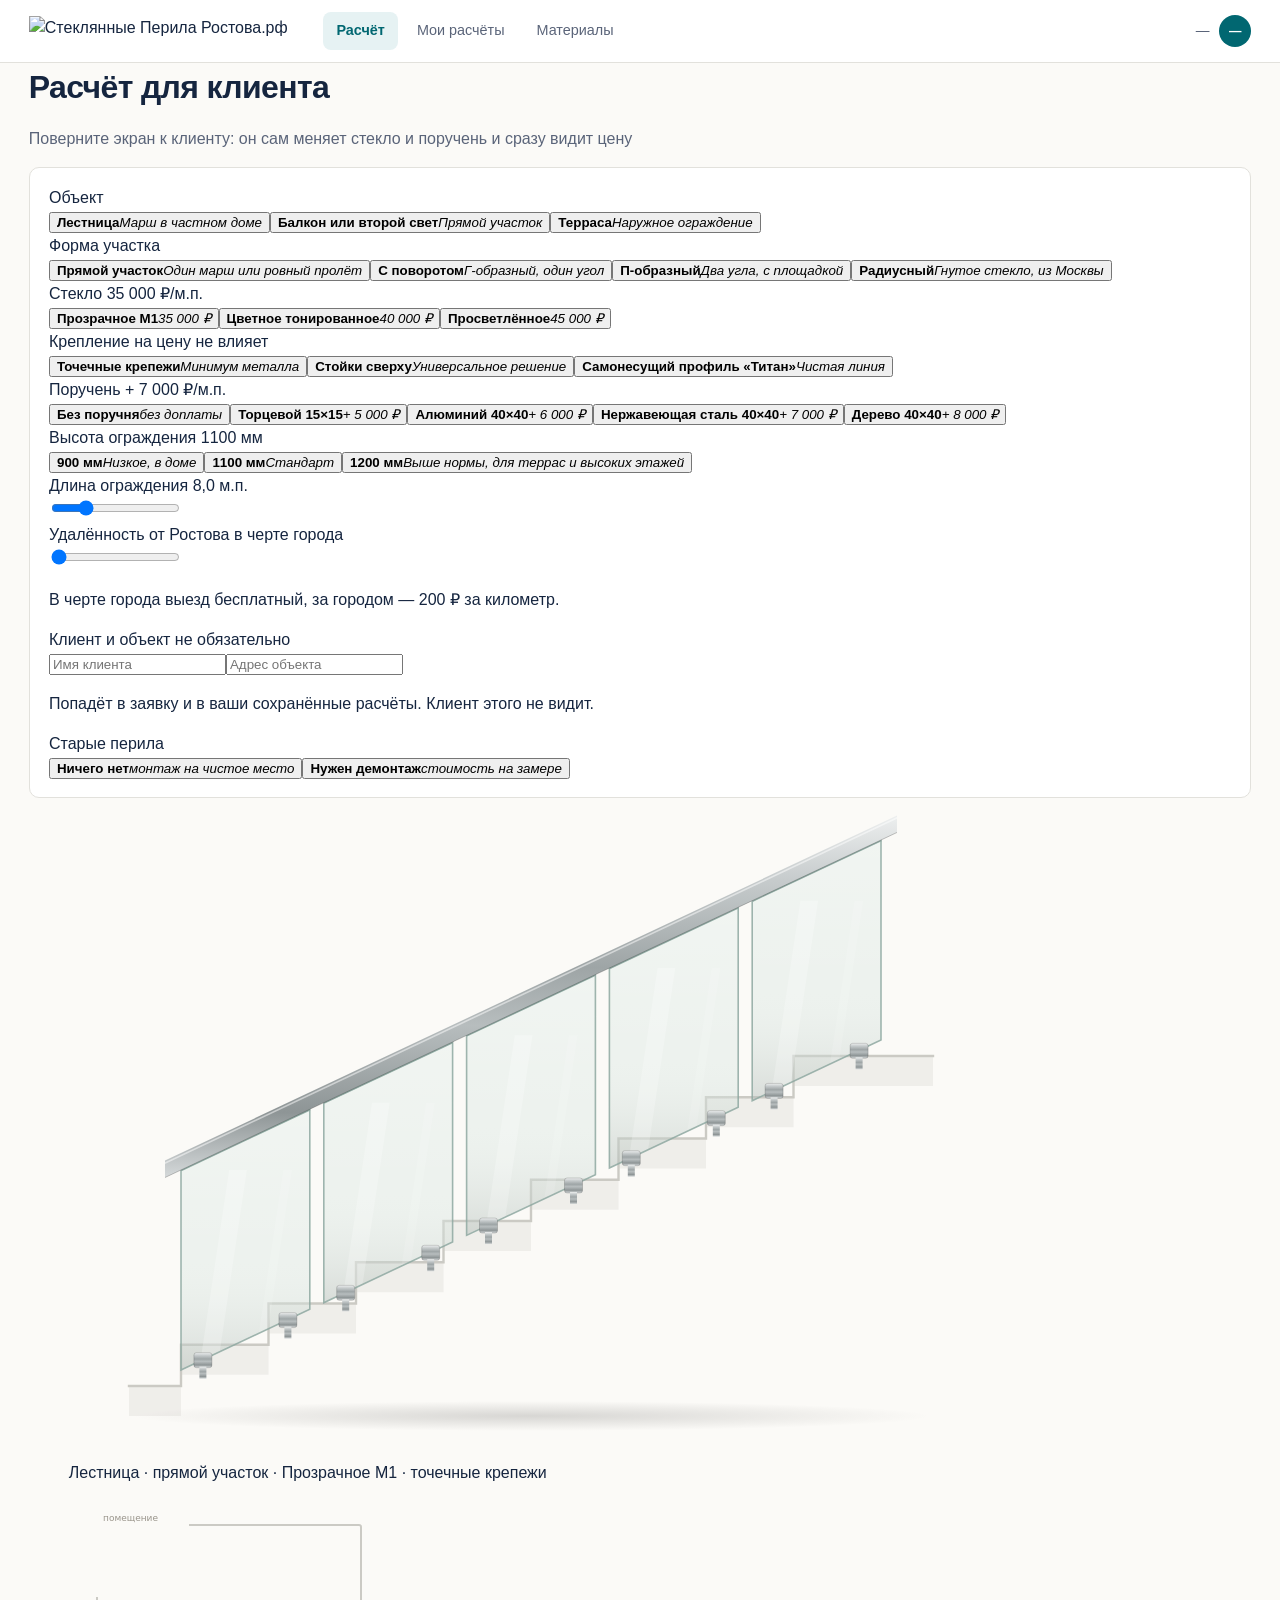
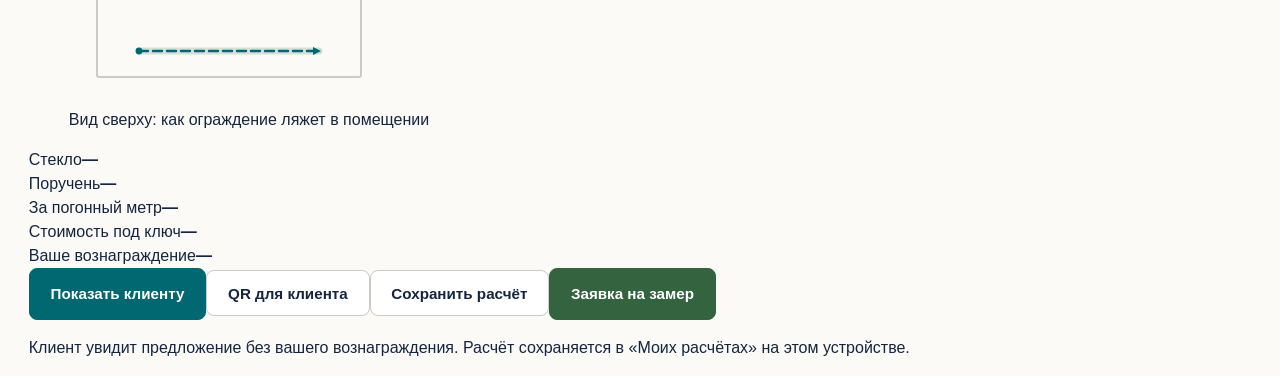
==== commit 174ea078: "QR для клиента и поле клиента" ====
--- a/index.html
+++ b/index.html
@@ -128,4 +128,4 @@
       <path d="M-6 -4 L2 0 L-6 4 Z" fill="var(--accent,#016771)"/>
     </g>
     <circle cx="70" cy="150" r="3.4" fill="var(--accent,#016771)"/>
-  </svg></div><figcaption data-astro-cid-lcdefpme>Вид сверху: как ограждение ляжет в помещении</figcaption></figure><div class="price" data-price data-astro-cid-lcdefpme><div class="price__rows" data-astro-cid-lcdefpme><div class="r" data-astro-cid-lcdefpme><span data-r-glass-l data-astro-cid-lcdefpme>Стекло</span><b class="num" data-r-glass data-astro-cid-lcdefpme>—</b></div><div class="r" data-astro-cid-lcdefpme><span data-r-rail-l data-astro-cid-lcdefpme>Поручень</span><b class="num" data-r-rail data-astro-cid-lcdefpme>—</b></div><div class="r" data-r-extra-wrap hidden data-astro-cid-lcdefpme><span data-r-extra-l data-astro-cid-lcdefpme>Форма и высота</span><b class="num" data-r-extra data-astro-cid-lcdefpme>—</b></div><div class="r r--sub" data-astro-cid-lcdefpme><span data-astro-cid-lcdefpme>За погонный метр</span><b class="num" data-r-perm data-astro-cid-lcdefpme>—</b></div><div class="r" data-r-trip-wrap hidden data-astro-cid-lcdefpme><span data-r-trip-l data-astro-cid-lcdefpme>Выезд за город</span><b class="num" data-r-trip data-astro-cid-lcdefpme>—</b></div></div><div class="price__total" data-astro-cid-lcdefpme><span class="price__l" data-astro-cid-lcdefpme>Стоимость под ключ</span><b class="price__v num" data-total data-astro-cid-lcdefpme>—</b><span class="price__n num" data-total-note data-astro-cid-lcdefpme></span></div><div class="price__fee" data-astro-cid-lcdefpme><span data-astro-cid-lcdefpme>Ваше вознаграждение</span><b class="num" data-fee data-astro-cid-lcdefpme>—</b></div></div><div class="custom" data-custom hidden data-astro-cid-lcdefpme><b data-astro-cid-lcdefpme>Радиусный участок считаем отдельно</b><p data-astro-cid-lcdefpme>Гнутое стекло заказывается в Москве: цена и срок зависят от радиуса. Отправьте заявку — посчитаем и назовём честный срок.</p></div><div class="acts noprint" data-astro-cid-lcdefpme><a class="btn" data-go-offer href="/steklo-perila-partner/offer/" data-astro-cid-lcdefpme>Показать клиенту</a><button class="btn btn--g" type="button" data-save data-astro-cid-lcdefpme>Сохранить расчёт</button><a class="btn btn--wa" data-wa href="https://wa.me/79673008040" target="_blank" rel="noopener" data-astro-cid-lcdefpme>Заявка на замер</a></div><p class="hint noprint" data-astro-cid-lcdefpme>Клиент увидит предложение без вашего вознаграждения. Расчёт сохраняется в «Моих расчётах» на этом устройстве.</p></section></div></main><script type="module" src="/steklo-perila-partner/_astro/index.astro_astro_type_script_index_0_lang.DKVVNve2.js"></script></body></html>+  </svg></div><figcaption data-astro-cid-lcdefpme>Вид сверху: как ограждение ляжет в помещении</figcaption></figure><div class="price" data-price data-astro-cid-lcdefpme><div class="price__rows" data-astro-cid-lcdefpme><div class="r" data-astro-cid-lcdefpme><span data-r-glass-l data-astro-cid-lcdefpme>Стекло</span><b class="num" data-r-glass data-astro-cid-lcdefpme>—</b></div><div class="r" data-astro-cid-lcdefpme><span data-r-rail-l data-astro-cid-lcdefpme>Поручень</span><b class="num" data-r-rail data-astro-cid-lcdefpme>—</b></div><div class="r" data-r-extra-wrap hidden data-astro-cid-lcdefpme><span data-r-extra-l data-astro-cid-lcdefpme>Форма и высота</span><b class="num" data-r-extra data-astro-cid-lcdefpme>—</b></div><div class="r r--sub" data-astro-cid-lcdefpme><span data-astro-cid-lcdefpme>За погонный метр</span><b class="num" data-r-perm data-astro-cid-lcdefpme>—</b></div><div class="r" data-r-trip-wrap hidden data-astro-cid-lcdefpme><span data-r-trip-l data-astro-cid-lcdefpme>Выезд за город</span><b class="num" data-r-trip data-astro-cid-lcdefpme>—</b></div></div><div class="price__total" data-astro-cid-lcdefpme><span class="price__l" data-astro-cid-lcdefpme>Стоимость под ключ</span><b class="price__v num" data-total data-astro-cid-lcdefpme>—</b><span class="price__n num" data-total-note data-astro-cid-lcdefpme></span></div><div class="price__fee" data-astro-cid-lcdefpme><span data-astro-cid-lcdefpme>Ваше вознаграждение</span><b class="num" data-fee data-astro-cid-lcdefpme>—</b></div></div><div class="custom" data-custom hidden data-astro-cid-lcdefpme><b data-astro-cid-lcdefpme>Радиусный участок считаем отдельно</b><p data-astro-cid-lcdefpme>Гнутое стекло заказывается в Москве: цена и срок зависят от радиуса. Отправьте заявку — посчитаем и назовём честный срок.</p></div><div class="acts noprint" data-astro-cid-lcdefpme><a class="btn" data-go-offer href="/steklo-perila-partner/offer/" data-astro-cid-lcdefpme>Показать клиенту</a><button class="btn btn--g" type="button" data-qr-open data-astro-cid-lcdefpme>QR для клиента</button><button class="btn btn--g" type="button" data-save data-astro-cid-lcdefpme>Сохранить расчёт</button><a class="btn btn--wa" data-wa href="https://wa.me/79673008040" target="_blank" rel="noopener" data-astro-cid-lcdefpme>Заявка на замер</a></div><dialog class="qr-dlg noprint" data-qr-dlg data-astro-cid-lcdefpme><h2 data-astro-cid-lcdefpme>Клиент наводит камеру</h2><div class="qr-dlg__code" data-qr-code data-astro-cid-lcdefpme></div><p data-astro-cid-lcdefpme>Предложение откроется у него на телефоне: он унесёт расчёт с собой и покажет дома.</p><div class="qr-dlg__btns" data-astro-cid-lcdefpme><button class="btn btn--g" type="button" data-qr-copy data-astro-cid-lcdefpme>Скопировать ссылку</button><button class="btn" type="button" data-qr-close data-astro-cid-lcdefpme>Закрыть</button></div></dialog><p class="hint noprint" data-astro-cid-lcdefpme>Клиент увидит предложение без вашего вознаграждения. Расчёт сохраняется в «Моих расчётах» на этом устройстве.</p></section></div></main><script type="module" src="/steklo-perila-partner/_astro/index.astro_astro_type_script_index_0_lang.DKVVNve2.js"></script></body></html>
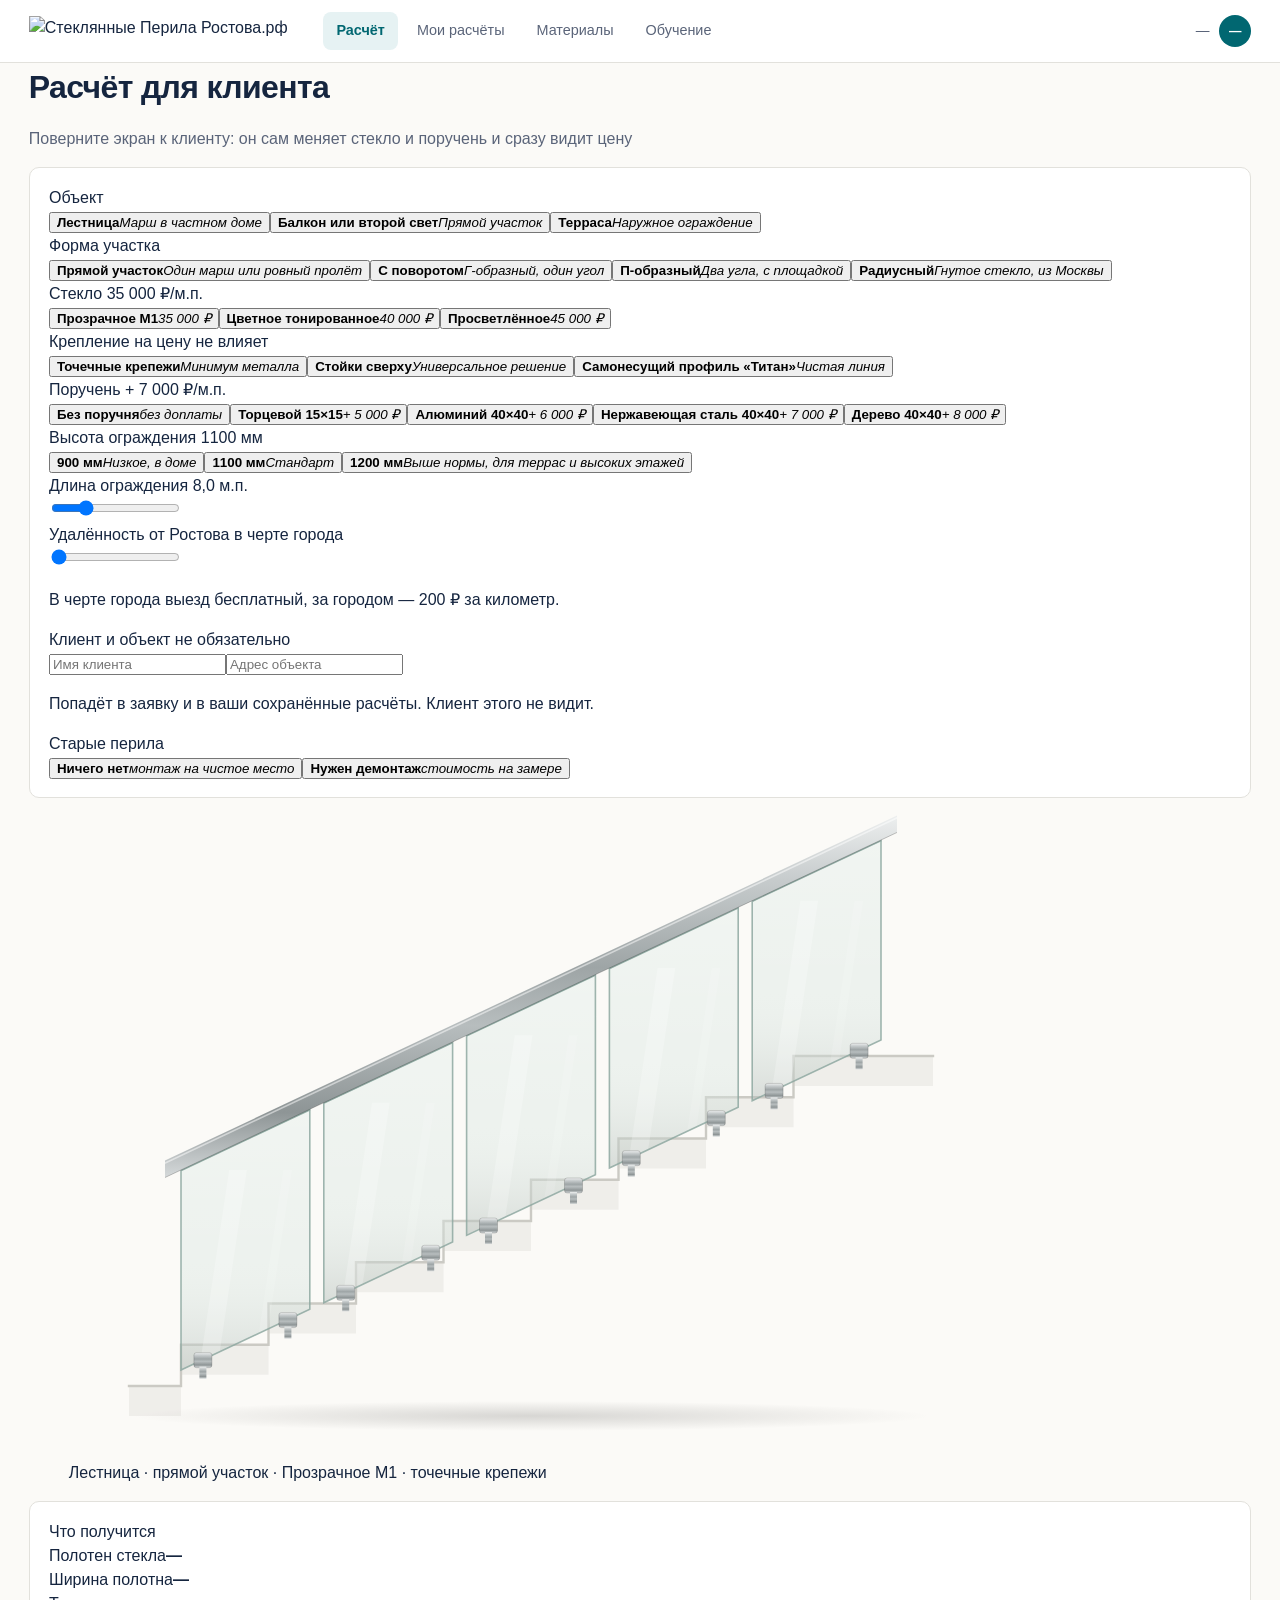
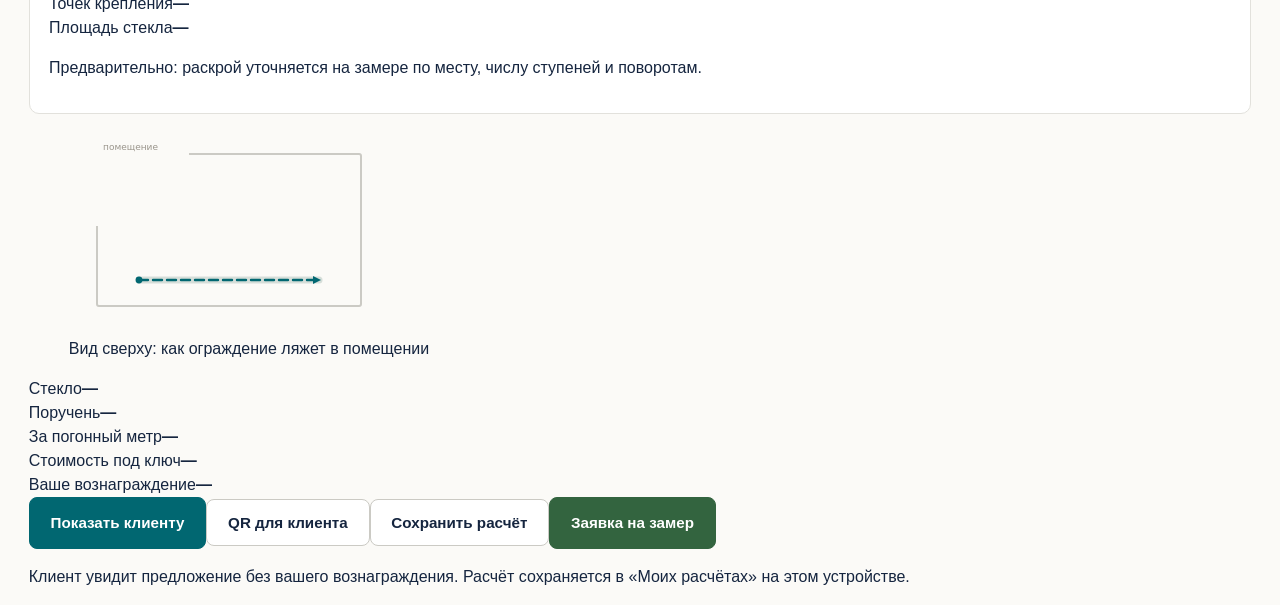
==== commit 05aaf23f: "Обучение партнёра, техчасть, метрики панели" ====
--- a/index.html
+++ b/index.html
@@ -1,5 +1,5 @@
 <!DOCTYPE html><html lang="ru"><head><meta charset="utf-8"><meta name="viewport" content="width=device-width, initial-scale=1"><meta name="robots" content="noindex, nofollow"><title>Расчёт для клиента · партнёрский кабинет</title><link rel="stylesheet" href="/steklo-perila-partner/fonts.css"><link rel="icon" href="/steklo-perila-partner/favicon.svg" type="image/svg+xml"><style>:root{--bg:#fbfaf7;--surface:#f0efec;--line:#e2e1dc;--line-strong:#cbcac4;--ink:#15253f;--ink-2:#33415b;--muted:#5a6479;--accent:#016771;--accent-hover:#005056;--accent-soft:#0e9ba5;--accent-wash:#e6f2f3;--wine:#8e0c39;--deep:#15253f;--radius:2px;--radius-btn:8px;--font-display:"Manrope",-apple-system,BlinkMacSystemFont,"Segoe UI",sans-serif;--font-text:"Inter",-apple-system,BlinkMacSystemFont,"Segoe UI",sans-serif;--ease:cubic-bezier(.22,.61,.36,1);--rl-struct:var(--line-strong);--rl-glass:#d9e4e0;--rl-edge:#8fa9a2;--rl-alpha:.42;--rl-rail:#b9bdbe}*{box-sizing:border-box}body{background:var(--bg);color:var(--ink);font-family:var(--font-text);-webkit-text-size-adjust:100%;margin:0;font-size:16px;line-height:1.5}h1,h2,h3{font-family:var(--font-display);letter-spacing:-.02em;margin:0;font-weight:700}a{color:inherit}.wrap{max-width:1320px;margin:0 auto;padding:0 clamp(1rem,3vw,1.8rem)}.topbar{border-bottom:1px solid var(--line);z-index:20;background:#fff;position:sticky;top:0}.topbar__in{align-items:center;gap:1.2rem;height:62px;display:flex}.topbar img{width:auto;height:30px}.nav{gap:.3rem;margin-left:1rem;display:flex}.nav a{color:var(--muted);border-radius:var(--radius-btn);transition:background .2s var(--ease),color .2s var(--ease);padding:.5rem .85rem;font-size:.9rem;text-decoration:none}.nav a:hover{background:var(--surface)}.nav a[aria-current=page]{background:var(--accent-wash);color:var(--accent);font-weight:600}.who{color:var(--muted);align-items:center;gap:.6rem;margin-left:auto;font-size:.86rem;display:flex}.ava{background:var(--accent);color:#fff;width:32px;height:32px;font-family:var(--font-display);border-radius:50%;place-items:center;font-size:.78rem;font-weight:700;display:grid}.btn{border-radius:var(--radius-btn);border:1px solid var(--accent);background:var(--accent);color:#fff;font-family:var(--font-display);cursor:pointer;transition:background .25s var(--ease);justify-content:center;align-items:center;gap:.5rem;padding:.85rem 1.3rem;font-size:.95rem;font-weight:600;text-decoration:none;display:inline-flex}.btn:hover{background:var(--accent-hover);border-color:var(--accent-hover)}.btn--g{color:var(--ink);border-color:var(--line-strong);background:#fff}.btn--g:hover{background:var(--surface);border-color:var(--line-strong)}.btn--wa{background:#33643f;border-color:#33643f}.btn--wa:hover{background:#2a5334;border-color:#2a5334}.card{border:1px solid var(--line);background:#fff;border-radius:10px;padding:1.1rem 1.2rem}.muted{color:var(--muted)}.num{font-variant-numeric:tabular-nums}@media (width<=760px){.topbar__in{gap:.5rem;height:56px}.topbar img{height:24px}.nav{scrollbar-width:none;flex:1;min-width:0;margin-left:.2rem;overflow-x:auto}.nav::-webkit-scrollbar{display:none}.nav a{white-space:nowrap;padding:.45rem .6rem;font-size:.84rem}.who span:not(.ava){display:none}.who{flex:none;margin-left:0}}@media print{.topbar,.noprint{display:none!important}body{background:#fff}}
-</style><link rel="stylesheet" href="/steklo-perila-partner/_astro/index.Cy_qmWw4.css"></head><body><header class="topbar" data-astro-cid-lcdefpme><div class="wrap topbar__in" data-astro-cid-lcdefpme><img src="/steklo-perila-partner/brand/logo-horizontal.svg" alt="Стеклянные Перила Ростова.рф" data-astro-cid-lcdefpme><nav class="nav" data-astro-cid-lcdefpme><a href="/steklo-perila-partner/" aria-current="page" data-astro-cid-lcdefpme>Расчёт</a><a href="/steklo-perila-partner/saved/" data-keep data-astro-cid-lcdefpme>Мои расчёты</a><a href="/steklo-perila-partner/materials/" data-keep data-astro-cid-lcdefpme>Материалы</a></nav><div class="who" data-astro-cid-lcdefpme><span data-partner-name data-astro-cid-lcdefpme>—</span><span class="ava" data-partner-ava data-astro-cid-lcdefpme>—</span></div></div></header><main class="wrap page" data-astro-cid-lcdefpme><div class="head" data-astro-cid-lcdefpme><h1 data-astro-cid-lcdefpme>Расчёт для клиента</h1><p class="muted" data-astro-cid-lcdefpme>Поверните экран к клиенту: он сам меняет стекло и поручень и сразу видит цену</p></div><div class="grid" data-astro-cid-lcdefpme><section class="card form" aria-label="Параметры" data-astro-cid-lcdefpme><div class="fld" data-astro-cid-lcdefpme><div class="lbl" data-astro-cid-lcdefpme>Объект</div><div class="opts opts--3" data-group="object" data-astro-cid-lcdefpme><button type="button" class="opt" data-val="stairs" aria-pressed="true" data-astro-cid-lcdefpme><b data-astro-cid-lcdefpme>Лестница</b><i data-astro-cid-lcdefpme>Марш в частном доме</i></button><button type="button" class="opt" data-val="balcony" aria-pressed="false" data-astro-cid-lcdefpme><b data-astro-cid-lcdefpme>Балкон или второй свет</b><i data-astro-cid-lcdefpme>Прямой участок</i></button><button type="button" class="opt" data-val="terrace" aria-pressed="false" data-astro-cid-lcdefpme><b data-astro-cid-lcdefpme>Терраса</b><i data-astro-cid-lcdefpme>Наружное ограждение</i></button></div></div><div class="fld" data-astro-cid-lcdefpme><div class="lbl" data-astro-cid-lcdefpme>Форма участка</div><div class="opts opts--2" data-group="shape" data-astro-cid-lcdefpme><button type="button" class="opt" data-val="line" aria-pressed="true" data-astro-cid-lcdefpme><b data-astro-cid-lcdefpme>Прямой участок</b><i data-astro-cid-lcdefpme>Один марш или ровный пролёт</i></button><button type="button" class="opt" data-val="corner" aria-pressed="false" data-astro-cid-lcdefpme><b data-astro-cid-lcdefpme>С поворотом</b><i data-astro-cid-lcdefpme>Г-образный, один угол</i></button><button type="button" class="opt" data-val="u" aria-pressed="false" data-astro-cid-lcdefpme><b data-astro-cid-lcdefpme>П-образный</b><i data-astro-cid-lcdefpme>Два угла, с площадкой</i></button><button type="button" class="opt" data-val="radius" aria-pressed="false" data-astro-cid-lcdefpme><b data-astro-cid-lcdefpme>Радиусный</b><i data-astro-cid-lcdefpme>Гнутое стекло, из Москвы</i></button></div></div><div class="fld" data-astro-cid-lcdefpme><div class="lbl" data-astro-cid-lcdefpme>Стекло <span data-lbl-glass data-astro-cid-lcdefpme>35 000 ₽/м.п.</span></div><div class="opts opts--3" data-group="glass" data-astro-cid-lcdefpme><button type="button" class="opt" data-val="clear" aria-pressed="true" data-astro-cid-lcdefpme><span class="sw" style="background:#D9E4E0;border-color:#8FA9A2" data-astro-cid-lcdefpme></span><b data-astro-cid-lcdefpme>Прозрачное М1</b><i class="num" data-astro-cid-lcdefpme>35 000 ₽</i></button><button type="button" class="opt" data-val="tinted" aria-pressed="false" data-astro-cid-lcdefpme><span class="sw" style="background:#C4A480;border-color:#7A5B3C" data-astro-cid-lcdefpme></span><b data-astro-cid-lcdefpme>Цветное тонированное</b><i class="num" data-astro-cid-lcdefpme>40 000 ₽</i></button><button type="button" class="opt" data-val="ultra" aria-pressed="false" data-astro-cid-lcdefpme><span class="sw" style="background:#E6EFEC;border-color:#A9BDB7" data-astro-cid-lcdefpme></span><b data-astro-cid-lcdefpme>Просветлённое</b><i class="num" data-astro-cid-lcdefpme>45 000 ₽</i></button></div></div><div class="fld" data-astro-cid-lcdefpme><div class="lbl" data-astro-cid-lcdefpme>Крепление <span class="tag" data-astro-cid-lcdefpme>на цену не влияет</span></div><div class="opts opts--3" data-group="mount" data-astro-cid-lcdefpme><button type="button" class="opt" data-val="point" aria-pressed="true" data-astro-cid-lcdefpme><b data-astro-cid-lcdefpme>Точечные крепежи</b><i data-astro-cid-lcdefpme>Минимум металла</i></button><button type="button" class="opt" data-val="posts" aria-pressed="false" data-astro-cid-lcdefpme><b data-astro-cid-lcdefpme>Стойки сверху</b><i data-astro-cid-lcdefpme>Универсальное решение</i></button><button type="button" class="opt" data-val="channel" aria-pressed="false" data-astro-cid-lcdefpme><b data-astro-cid-lcdefpme>Самонесущий профиль «Титан»</b><i data-astro-cid-lcdefpme>Чистая линия</i></button></div></div><div class="fld" data-astro-cid-lcdefpme><div class="lbl" data-astro-cid-lcdefpme>Поручень <span data-lbl-rail data-astro-cid-lcdefpme>+ 7 000 ₽/м.п.</span></div><div class="opts opts--3" data-group="handrail" data-astro-cid-lcdefpme><button type="button" class="opt" data-val="none" aria-pressed="false" data-astro-cid-lcdefpme><b data-astro-cid-lcdefpme>Без поручня</b><i class="num" data-astro-cid-lcdefpme>без доплаты</i></button><button type="button" class="opt" data-val="flat15" aria-pressed="false" data-astro-cid-lcdefpme><span class="sw" style="background:#B9BDBE" data-astro-cid-lcdefpme></span><b data-astro-cid-lcdefpme>Торцевой 15×15</b><i class="num" data-astro-cid-lcdefpme>+ 5 000 ₽</i></button><button type="button" class="opt" data-val="alu40" aria-pressed="false" data-astro-cid-lcdefpme><span class="sw" style="background:#6E6E6B" data-astro-cid-lcdefpme></span><b data-astro-cid-lcdefpme>Алюминий 40×40</b><i class="num" data-astro-cid-lcdefpme>+ 6 000 ₽</i></button><button type="button" class="opt" data-val="inox40" aria-pressed="true" data-astro-cid-lcdefpme><span class="sw" style="background:#B9BDBE" data-astro-cid-lcdefpme></span><b data-astro-cid-lcdefpme>Нержавеющая сталь 40×40</b><i class="num" data-astro-cid-lcdefpme>+ 7 000 ₽</i></button><button type="button" class="opt" data-val="wood40" aria-pressed="false" data-astro-cid-lcdefpme><span class="sw" style="background:#9A6B41" data-astro-cid-lcdefpme></span><b data-astro-cid-lcdefpme>Дерево 40×40</b><i class="num" data-astro-cid-lcdefpme>+ 8 000 ₽</i></button></div></div><div class="fld" data-astro-cid-lcdefpme><div class="lbl" data-astro-cid-lcdefpme>Высота ограждения <span data-lbl-h data-astro-cid-lcdefpme>1100 мм</span></div><div class="opts opts--3" data-group="height" data-astro-cid-lcdefpme><button type="button" class="opt" data-val="h900" aria-pressed="false" data-astro-cid-lcdefpme><b data-astro-cid-lcdefpme>900 мм</b><i data-astro-cid-lcdefpme>Низкое, в доме</i></button><button type="button" class="opt" data-val="h1100" aria-pressed="true" data-astro-cid-lcdefpme><b data-astro-cid-lcdefpme>1100 мм</b><i data-astro-cid-lcdefpme>Стандарт</i></button><button type="button" class="opt" data-val="h1200" aria-pressed="false" data-astro-cid-lcdefpme><b data-astro-cid-lcdefpme>1200 мм</b><i data-astro-cid-lcdefpme>Выше нормы, для террас и высоких этажей</i></button></div></div><div class="fld" data-astro-cid-lcdefpme><div class="lbl" data-astro-cid-lcdefpme>Длина ограждения <span class="num" data-out-len data-astro-cid-lcdefpme>8,0 м.п.</span></div><input class="range" type="range" min="1" max="30" step="0.5" value="8" data-in-len aria-label="Длина в погонных метрах" data-astro-cid-lcdefpme></div><div class="fld" data-astro-cid-lcdefpme><div class="lbl" data-astro-cid-lcdefpme>Удалённость от Ростова <span class="num" data-out-km data-astro-cid-lcdefpme>в черте города</span></div><input class="range" type="range" min="0" max="200" step="5" value="0" data-in-km aria-label="Расстояние от Ростова" data-astro-cid-lcdefpme><p class="hint" data-astro-cid-lcdefpme>В черте города выезд бесплатный, за городом — 200 ₽ за километр.</p></div><div class="fld" data-astro-cid-lcdefpme><div class="lbl" data-astro-cid-lcdefpme>Клиент и объект <span class="tag" data-astro-cid-lcdefpme>не обязательно</span></div><div class="client" data-astro-cid-lcdefpme><input type="text" data-client-name placeholder="Имя клиента" autocomplete="off" data-astro-cid-lcdefpme><input type="text" data-client-addr placeholder="Адрес объекта" autocomplete="off" data-astro-cid-lcdefpme></div><p class="hint" data-astro-cid-lcdefpme>Попадёт в заявку и в ваши сохранённые расчёты. Клиент этого не видит.</p></div><div class="fld" data-astro-cid-lcdefpme><div class="lbl" data-astro-cid-lcdefpme>Старые перила</div><div class="opts opts--2" data-group="demount" data-astro-cid-lcdefpme><button type="button" class="opt" data-val="no" aria-pressed="true" data-astro-cid-lcdefpme><b data-astro-cid-lcdefpme>Ничего нет</b><i data-astro-cid-lcdefpme>монтаж на чистое место</i></button><button type="button" class="opt" data-val="yes" aria-pressed="false" data-astro-cid-lcdefpme><b data-astro-cid-lcdefpme>Нужен демонтаж</b><i data-astro-cid-lcdefpme>стоимость на замере</i></button></div></div></section><section class="side" aria-label="Результат" data-astro-cid-lcdefpme><figure class="vis" data-astro-cid-lcdefpme><div class="vis__svg" data-astro-cid-lcdefpme><svg class="rl" viewBox="0 0 1000 640" width="1000" height="640" role="img"
+</style><link rel="stylesheet" href="/steklo-perila-partner/_astro/index.CorzT-OQ.css"></head><body><header class="topbar" data-astro-cid-lcdefpme><div class="wrap topbar__in" data-astro-cid-lcdefpme><img src="/steklo-perila-partner/brand/logo-horizontal.svg" alt="Стеклянные Перила Ростова.рф" data-astro-cid-lcdefpme><nav class="nav" data-astro-cid-lcdefpme><a href="/steklo-perila-partner/" aria-current="page" data-astro-cid-lcdefpme>Расчёт</a><a href="/steklo-perila-partner/saved/" data-keep data-astro-cid-lcdefpme>Мои расчёты</a><a href="/steklo-perila-partner/materials/" data-keep data-astro-cid-lcdefpme>Материалы</a><a href="/steklo-perila-partner/training/" data-keep data-astro-cid-lcdefpme>Обучение</a></nav><div class="who" data-astro-cid-lcdefpme><span data-partner-name data-astro-cid-lcdefpme>—</span><span class="ava" data-partner-ava data-astro-cid-lcdefpme>—</span></div></div></header><main class="wrap page" data-astro-cid-lcdefpme><div class="head" data-astro-cid-lcdefpme><h1 data-astro-cid-lcdefpme>Расчёт для клиента</h1><p class="muted" data-astro-cid-lcdefpme>Поверните экран к клиенту: он сам меняет стекло и поручень и сразу видит цену</p></div><div class="grid" data-astro-cid-lcdefpme><section class="card form" aria-label="Параметры" data-astro-cid-lcdefpme><div class="fld" data-astro-cid-lcdefpme><div class="lbl" data-astro-cid-lcdefpme>Объект</div><div class="opts opts--3" data-group="object" data-astro-cid-lcdefpme><button type="button" class="opt" data-val="stairs" aria-pressed="true" data-astro-cid-lcdefpme><b data-astro-cid-lcdefpme>Лестница</b><i data-astro-cid-lcdefpme>Марш в частном доме</i></button><button type="button" class="opt" data-val="balcony" aria-pressed="false" data-astro-cid-lcdefpme><b data-astro-cid-lcdefpme>Балкон или второй свет</b><i data-astro-cid-lcdefpme>Прямой участок</i></button><button type="button" class="opt" data-val="terrace" aria-pressed="false" data-astro-cid-lcdefpme><b data-astro-cid-lcdefpme>Терраса</b><i data-astro-cid-lcdefpme>Наружное ограждение</i></button></div></div><div class="fld" data-astro-cid-lcdefpme><div class="lbl" data-astro-cid-lcdefpme>Форма участка</div><div class="opts opts--2" data-group="shape" data-astro-cid-lcdefpme><button type="button" class="opt" data-val="line" aria-pressed="true" data-astro-cid-lcdefpme><b data-astro-cid-lcdefpme>Прямой участок</b><i data-astro-cid-lcdefpme>Один марш или ровный пролёт</i></button><button type="button" class="opt" data-val="corner" aria-pressed="false" data-astro-cid-lcdefpme><b data-astro-cid-lcdefpme>С поворотом</b><i data-astro-cid-lcdefpme>Г-образный, один угол</i></button><button type="button" class="opt" data-val="u" aria-pressed="false" data-astro-cid-lcdefpme><b data-astro-cid-lcdefpme>П-образный</b><i data-astro-cid-lcdefpme>Два угла, с площадкой</i></button><button type="button" class="opt" data-val="radius" aria-pressed="false" data-astro-cid-lcdefpme><b data-astro-cid-lcdefpme>Радиусный</b><i data-astro-cid-lcdefpme>Гнутое стекло, из Москвы</i></button></div></div><div class="fld" data-astro-cid-lcdefpme><div class="lbl" data-astro-cid-lcdefpme>Стекло <span data-lbl-glass data-astro-cid-lcdefpme>35 000 ₽/м.п.</span></div><div class="opts opts--3" data-group="glass" data-astro-cid-lcdefpme><button type="button" class="opt" data-val="clear" aria-pressed="true" data-astro-cid-lcdefpme><span class="sw" style="background:#D9E4E0;border-color:#8FA9A2" data-astro-cid-lcdefpme></span><b data-astro-cid-lcdefpme>Прозрачное М1</b><i class="num" data-astro-cid-lcdefpme>35 000 ₽</i></button><button type="button" class="opt" data-val="tinted" aria-pressed="false" data-astro-cid-lcdefpme><span class="sw" style="background:#C4A480;border-color:#7A5B3C" data-astro-cid-lcdefpme></span><b data-astro-cid-lcdefpme>Цветное тонированное</b><i class="num" data-astro-cid-lcdefpme>40 000 ₽</i></button><button type="button" class="opt" data-val="ultra" aria-pressed="false" data-astro-cid-lcdefpme><span class="sw" style="background:#E6EFEC;border-color:#A9BDB7" data-astro-cid-lcdefpme></span><b data-astro-cid-lcdefpme>Просветлённое</b><i class="num" data-astro-cid-lcdefpme>45 000 ₽</i></button></div></div><div class="fld" data-astro-cid-lcdefpme><div class="lbl" data-astro-cid-lcdefpme>Крепление <span class="tag" data-astro-cid-lcdefpme>на цену не влияет</span></div><div class="opts opts--3" data-group="mount" data-astro-cid-lcdefpme><button type="button" class="opt" data-val="point" aria-pressed="true" data-astro-cid-lcdefpme><b data-astro-cid-lcdefpme>Точечные крепежи</b><i data-astro-cid-lcdefpme>Минимум металла</i></button><button type="button" class="opt" data-val="posts" aria-pressed="false" data-astro-cid-lcdefpme><b data-astro-cid-lcdefpme>Стойки сверху</b><i data-astro-cid-lcdefpme>Универсальное решение</i></button><button type="button" class="opt" data-val="channel" aria-pressed="false" data-astro-cid-lcdefpme><b data-astro-cid-lcdefpme>Самонесущий профиль «Титан»</b><i data-astro-cid-lcdefpme>Чистая линия</i></button></div></div><div class="fld" data-astro-cid-lcdefpme><div class="lbl" data-astro-cid-lcdefpme>Поручень <span data-lbl-rail data-astro-cid-lcdefpme>+ 7 000 ₽/м.п.</span></div><div class="opts opts--3" data-group="handrail" data-astro-cid-lcdefpme><button type="button" class="opt" data-val="none" aria-pressed="false" data-astro-cid-lcdefpme><b data-astro-cid-lcdefpme>Без поручня</b><i class="num" data-astro-cid-lcdefpme>без доплаты</i></button><button type="button" class="opt" data-val="flat15" aria-pressed="false" data-astro-cid-lcdefpme><span class="sw" style="background:#B9BDBE" data-astro-cid-lcdefpme></span><b data-astro-cid-lcdefpme>Торцевой 15×15</b><i class="num" data-astro-cid-lcdefpme>+ 5 000 ₽</i></button><button type="button" class="opt" data-val="alu40" aria-pressed="false" data-astro-cid-lcdefpme><span class="sw" style="background:#6E6E6B" data-astro-cid-lcdefpme></span><b data-astro-cid-lcdefpme>Алюминий 40×40</b><i class="num" data-astro-cid-lcdefpme>+ 6 000 ₽</i></button><button type="button" class="opt" data-val="inox40" aria-pressed="true" data-astro-cid-lcdefpme><span class="sw" style="background:#B9BDBE" data-astro-cid-lcdefpme></span><b data-astro-cid-lcdefpme>Нержавеющая сталь 40×40</b><i class="num" data-astro-cid-lcdefpme>+ 7 000 ₽</i></button><button type="button" class="opt" data-val="wood40" aria-pressed="false" data-astro-cid-lcdefpme><span class="sw" style="background:#9A6B41" data-astro-cid-lcdefpme></span><b data-astro-cid-lcdefpme>Дерево 40×40</b><i class="num" data-astro-cid-lcdefpme>+ 8 000 ₽</i></button></div></div><div class="fld" data-astro-cid-lcdefpme><div class="lbl" data-astro-cid-lcdefpme>Высота ограждения <span data-lbl-h data-astro-cid-lcdefpme>1100 мм</span></div><div class="opts opts--3" data-group="height" data-astro-cid-lcdefpme><button type="button" class="opt" data-val="h900" aria-pressed="false" data-astro-cid-lcdefpme><b data-astro-cid-lcdefpme>900 мм</b><i data-astro-cid-lcdefpme>Низкое, в доме</i></button><button type="button" class="opt" data-val="h1100" aria-pressed="true" data-astro-cid-lcdefpme><b data-astro-cid-lcdefpme>1100 мм</b><i data-astro-cid-lcdefpme>Стандарт</i></button><button type="button" class="opt" data-val="h1200" aria-pressed="false" data-astro-cid-lcdefpme><b data-astro-cid-lcdefpme>1200 мм</b><i data-astro-cid-lcdefpme>Выше нормы, для террас и высоких этажей</i></button></div></div><div class="fld" data-astro-cid-lcdefpme><div class="lbl" data-astro-cid-lcdefpme>Длина ограждения <span class="num" data-out-len data-astro-cid-lcdefpme>8,0 м.п.</span></div><input class="range" type="range" min="1" max="30" step="0.5" value="8" data-in-len aria-label="Длина в погонных метрах" data-astro-cid-lcdefpme></div><div class="fld" data-astro-cid-lcdefpme><div class="lbl" data-astro-cid-lcdefpme>Удалённость от Ростова <span class="num" data-out-km data-astro-cid-lcdefpme>в черте города</span></div><input class="range" type="range" min="0" max="200" step="5" value="0" data-in-km aria-label="Расстояние от Ростова" data-astro-cid-lcdefpme><p class="hint" data-astro-cid-lcdefpme>В черте города выезд бесплатный, за городом — 200 ₽ за километр.</p></div><div class="fld" data-astro-cid-lcdefpme><div class="lbl" data-astro-cid-lcdefpme>Клиент и объект <span class="tag" data-astro-cid-lcdefpme>не обязательно</span></div><div class="client" data-astro-cid-lcdefpme><input type="text" data-client-name placeholder="Имя клиента" autocomplete="off" data-astro-cid-lcdefpme><input type="text" data-client-addr placeholder="Адрес объекта" autocomplete="off" data-astro-cid-lcdefpme></div><p class="hint" data-astro-cid-lcdefpme>Попадёт в заявку и в ваши сохранённые расчёты. Клиент этого не видит.</p></div><div class="fld" data-astro-cid-lcdefpme><div class="lbl" data-astro-cid-lcdefpme>Старые перила</div><div class="opts opts--2" data-group="demount" data-astro-cid-lcdefpme><button type="button" class="opt" data-val="no" aria-pressed="true" data-astro-cid-lcdefpme><b data-astro-cid-lcdefpme>Ничего нет</b><i data-astro-cid-lcdefpme>монтаж на чистое место</i></button><button type="button" class="opt" data-val="yes" aria-pressed="false" data-astro-cid-lcdefpme><b data-astro-cid-lcdefpme>Нужен демонтаж</b><i data-astro-cid-lcdefpme>стоимость на замере</i></button></div></div></section><section class="side" aria-label="Результат" data-astro-cid-lcdefpme><figure class="vis" data-astro-cid-lcdefpme><div class="vis__svg" data-astro-cid-lcdefpme><svg class="rl" viewBox="0 0 1000 640" width="1000" height="640" role="img"
     aria-label="Схема стеклянного ограждения: схема ограждения" xmlns="http://www.w3.org/2000/svg">
     <defs>
       <linearGradient id="rl-metal" x1="0" y1="0" x2="0" y2="1"><stop offset="0%" stop-color="#EDEFEF"/><stop offset="18%" stop-color="#C6CBCC"/><stop offset="42%" stop-color="#9EA5A6"/><stop offset="58%" stop-color="#B7BDBE"/><stop offset="82%" stop-color="#8E9596"/><stop offset="100%" stop-color="#D5D9DA"/></linearGradient>
@@ -115,7 +115,7 @@
     <polygon points="96,348.14285714285717 828,3.0571428571428556 828,4.857142857142856 96,349.9428571428571" fill="#FFFFFF" opacity=".5"/>
     <line x1="96" y1="363.54285714285714" x2="828" y2="18.457142857142856" stroke="#000" stroke-opacity=".22" stroke-width="1"/>
   </g>
-  </svg></div><figcaption data-spec data-astro-cid-lcdefpme>Лестница · прямой участок · Прозрачное М1 · точечные крепежи</figcaption></figure><figure class="plan" data-astro-cid-lcdefpme><div class="plan__svg" data-astro-cid-lcdefpme><svg class="plan" viewBox="0 0 320 200" width="320" height="200" role="img"
+  </svg></div><figcaption data-spec data-astro-cid-lcdefpme>Лестница · прямой участок · Прозрачное М1 · точечные крепежи</figcaption></figure><div class="tech card" aria-label="Состав конструкции" data-astro-cid-lcdefpme><div class="tech__h" data-astro-cid-lcdefpme>Что получится</div><div class="tech__row" data-astro-cid-lcdefpme><span data-astro-cid-lcdefpme>Полотен стекла</span><b data-t-panels data-astro-cid-lcdefpme>—</b></div><div class="tech__row" data-astro-cid-lcdefpme><span data-astro-cid-lcdefpme>Ширина полотна</span><b data-t-width data-astro-cid-lcdefpme>—</b></div><div class="tech__row" data-astro-cid-lcdefpme><span data-astro-cid-lcdefpme>Точек крепления</span><b data-t-mounts data-astro-cid-lcdefpme>—</b></div><div class="tech__row" data-astro-cid-lcdefpme><span data-astro-cid-lcdefpme>Площадь стекла</span><b data-t-area data-astro-cid-lcdefpme>—</b></div><p class="hint" data-astro-cid-lcdefpme>Предварительно: раскрой уточняется на замере по месту, числу ступеней и поворотам.</p></div><figure class="plan" data-astro-cid-lcdefpme><div class="plan__svg" data-astro-cid-lcdefpme><svg class="plan" viewBox="0 0 320 200" width="320" height="200" role="img"
     aria-label="Вид сверху: прямой участок">
     <rect x="28" y="24" width="264" height="152" rx="2" fill="none" stroke="#CBCAC4" stroke-width="2"/>
     <path d="M28 96 V24 H120" fill="none" stroke="var(--bg,#FBFAF7)" stroke-width="4"/>
@@ -128,4 +128,4 @@
       <path d="M-6 -4 L2 0 L-6 4 Z" fill="var(--accent,#016771)"/>
     </g>
     <circle cx="70" cy="150" r="3.4" fill="var(--accent,#016771)"/>
-  </svg></div><figcaption data-astro-cid-lcdefpme>Вид сверху: как ограждение ляжет в помещении</figcaption></figure><div class="price" data-price data-astro-cid-lcdefpme><div class="price__rows" data-astro-cid-lcdefpme><div class="r" data-astro-cid-lcdefpme><span data-r-glass-l data-astro-cid-lcdefpme>Стекло</span><b class="num" data-r-glass data-astro-cid-lcdefpme>—</b></div><div class="r" data-astro-cid-lcdefpme><span data-r-rail-l data-astro-cid-lcdefpme>Поручень</span><b class="num" data-r-rail data-astro-cid-lcdefpme>—</b></div><div class="r" data-r-extra-wrap hidden data-astro-cid-lcdefpme><span data-r-extra-l data-astro-cid-lcdefpme>Форма и высота</span><b class="num" data-r-extra data-astro-cid-lcdefpme>—</b></div><div class="r r--sub" data-astro-cid-lcdefpme><span data-astro-cid-lcdefpme>За погонный метр</span><b class="num" data-r-perm data-astro-cid-lcdefpme>—</b></div><div class="r" data-r-trip-wrap hidden data-astro-cid-lcdefpme><span data-r-trip-l data-astro-cid-lcdefpme>Выезд за город</span><b class="num" data-r-trip data-astro-cid-lcdefpme>—</b></div></div><div class="price__total" data-astro-cid-lcdefpme><span class="price__l" data-astro-cid-lcdefpme>Стоимость под ключ</span><b class="price__v num" data-total data-astro-cid-lcdefpme>—</b><span class="price__n num" data-total-note data-astro-cid-lcdefpme></span></div><div class="price__fee" data-astro-cid-lcdefpme><span data-astro-cid-lcdefpme>Ваше вознаграждение</span><b class="num" data-fee data-astro-cid-lcdefpme>—</b></div></div><div class="custom" data-custom hidden data-astro-cid-lcdefpme><b data-astro-cid-lcdefpme>Радиусный участок считаем отдельно</b><p data-astro-cid-lcdefpme>Гнутое стекло заказывается в Москве: цена и срок зависят от радиуса. Отправьте заявку — посчитаем и назовём честный срок.</p></div><div class="acts noprint" data-astro-cid-lcdefpme><a class="btn" data-go-offer href="/steklo-perila-partner/offer/" data-astro-cid-lcdefpme>Показать клиенту</a><button class="btn btn--g" type="button" data-qr-open data-astro-cid-lcdefpme>QR для клиента</button><button class="btn btn--g" type="button" data-save data-astro-cid-lcdefpme>Сохранить расчёт</button><a class="btn btn--wa" data-wa href="https://wa.me/79673008040" target="_blank" rel="noopener" data-astro-cid-lcdefpme>Заявка на замер</a></div><dialog class="qr-dlg noprint" data-qr-dlg data-astro-cid-lcdefpme><h2 data-astro-cid-lcdefpme>Клиент наводит камеру</h2><div class="qr-dlg__code" data-qr-code data-astro-cid-lcdefpme></div><p data-astro-cid-lcdefpme>Предложение откроется у него на телефоне: он унесёт расчёт с собой и покажет дома.</p><div class="qr-dlg__btns" data-astro-cid-lcdefpme><button class="btn btn--g" type="button" data-qr-copy data-astro-cid-lcdefpme>Скопировать ссылку</button><button class="btn" type="button" data-qr-close data-astro-cid-lcdefpme>Закрыть</button></div></dialog><p class="hint noprint" data-astro-cid-lcdefpme>Клиент увидит предложение без вашего вознаграждения. Расчёт сохраняется в «Моих расчётах» на этом устройстве.</p></section></div></main><script type="module" src="/steklo-perila-partner/_astro/index.astro_astro_type_script_index_0_lang.DKVVNve2.js"></script></body></html>+  </svg></div><figcaption data-astro-cid-lcdefpme>Вид сверху: как ограждение ляжет в помещении</figcaption></figure><div class="price" data-price data-astro-cid-lcdefpme><div class="price__rows" data-astro-cid-lcdefpme><div class="r" data-astro-cid-lcdefpme><span data-r-glass-l data-astro-cid-lcdefpme>Стекло</span><b class="num" data-r-glass data-astro-cid-lcdefpme>—</b></div><div class="r" data-astro-cid-lcdefpme><span data-r-rail-l data-astro-cid-lcdefpme>Поручень</span><b class="num" data-r-rail data-astro-cid-lcdefpme>—</b></div><div class="r" data-r-extra-wrap hidden data-astro-cid-lcdefpme><span data-r-extra-l data-astro-cid-lcdefpme>Форма и высота</span><b class="num" data-r-extra data-astro-cid-lcdefpme>—</b></div><div class="r r--sub" data-astro-cid-lcdefpme><span data-astro-cid-lcdefpme>За погонный метр</span><b class="num" data-r-perm data-astro-cid-lcdefpme>—</b></div><div class="r" data-r-trip-wrap hidden data-astro-cid-lcdefpme><span data-r-trip-l data-astro-cid-lcdefpme>Выезд за город</span><b class="num" data-r-trip data-astro-cid-lcdefpme>—</b></div></div><div class="price__total" data-astro-cid-lcdefpme><span class="price__l" data-astro-cid-lcdefpme>Стоимость под ключ</span><b class="price__v num" data-total data-astro-cid-lcdefpme>—</b><span class="price__n num" data-total-note data-astro-cid-lcdefpme></span></div><div class="price__fee" data-astro-cid-lcdefpme><span data-astro-cid-lcdefpme>Ваше вознаграждение</span><b class="num" data-fee data-astro-cid-lcdefpme>—</b></div></div><div class="custom" data-custom hidden data-astro-cid-lcdefpme><b data-astro-cid-lcdefpme>Радиусный участок считаем отдельно</b><p data-astro-cid-lcdefpme>Гнутое стекло заказывается в Москве: цена и срок зависят от радиуса. Отправьте заявку — посчитаем и назовём честный срок.</p></div><div class="acts noprint" data-astro-cid-lcdefpme><a class="btn" data-go-offer href="/steklo-perila-partner/offer/" data-astro-cid-lcdefpme>Показать клиенту</a><button class="btn btn--g" type="button" data-qr-open data-astro-cid-lcdefpme>QR для клиента</button><button class="btn btn--g" type="button" data-save data-astro-cid-lcdefpme>Сохранить расчёт</button><a class="btn btn--wa" data-wa href="https://wa.me/79673008040" target="_blank" rel="noopener" data-astro-cid-lcdefpme>Заявка на замер</a></div><dialog class="qr-dlg noprint" data-qr-dlg data-astro-cid-lcdefpme><h2 data-astro-cid-lcdefpme>Клиент наводит камеру</h2><div class="qr-dlg__code" data-qr-code data-astro-cid-lcdefpme></div><p data-astro-cid-lcdefpme>Предложение откроется у него на телефоне: он унесёт расчёт с собой и покажет дома.</p><div class="qr-dlg__btns" data-astro-cid-lcdefpme><button class="btn btn--g" type="button" data-qr-copy data-astro-cid-lcdefpme>Скопировать ссылку</button><button class="btn" type="button" data-qr-close data-astro-cid-lcdefpme>Закрыть</button></div></dialog><p class="hint noprint" data-astro-cid-lcdefpme>Клиент увидит предложение без вашего вознаграждения. Расчёт сохраняется в «Моих расчётах» на этом устройстве.</p></section></div></main><script type="module" src="/steklo-perila-partner/_astro/index.astro_astro_type_script_index_0_lang.Cp3UfWtk.js"></script></body></html>
